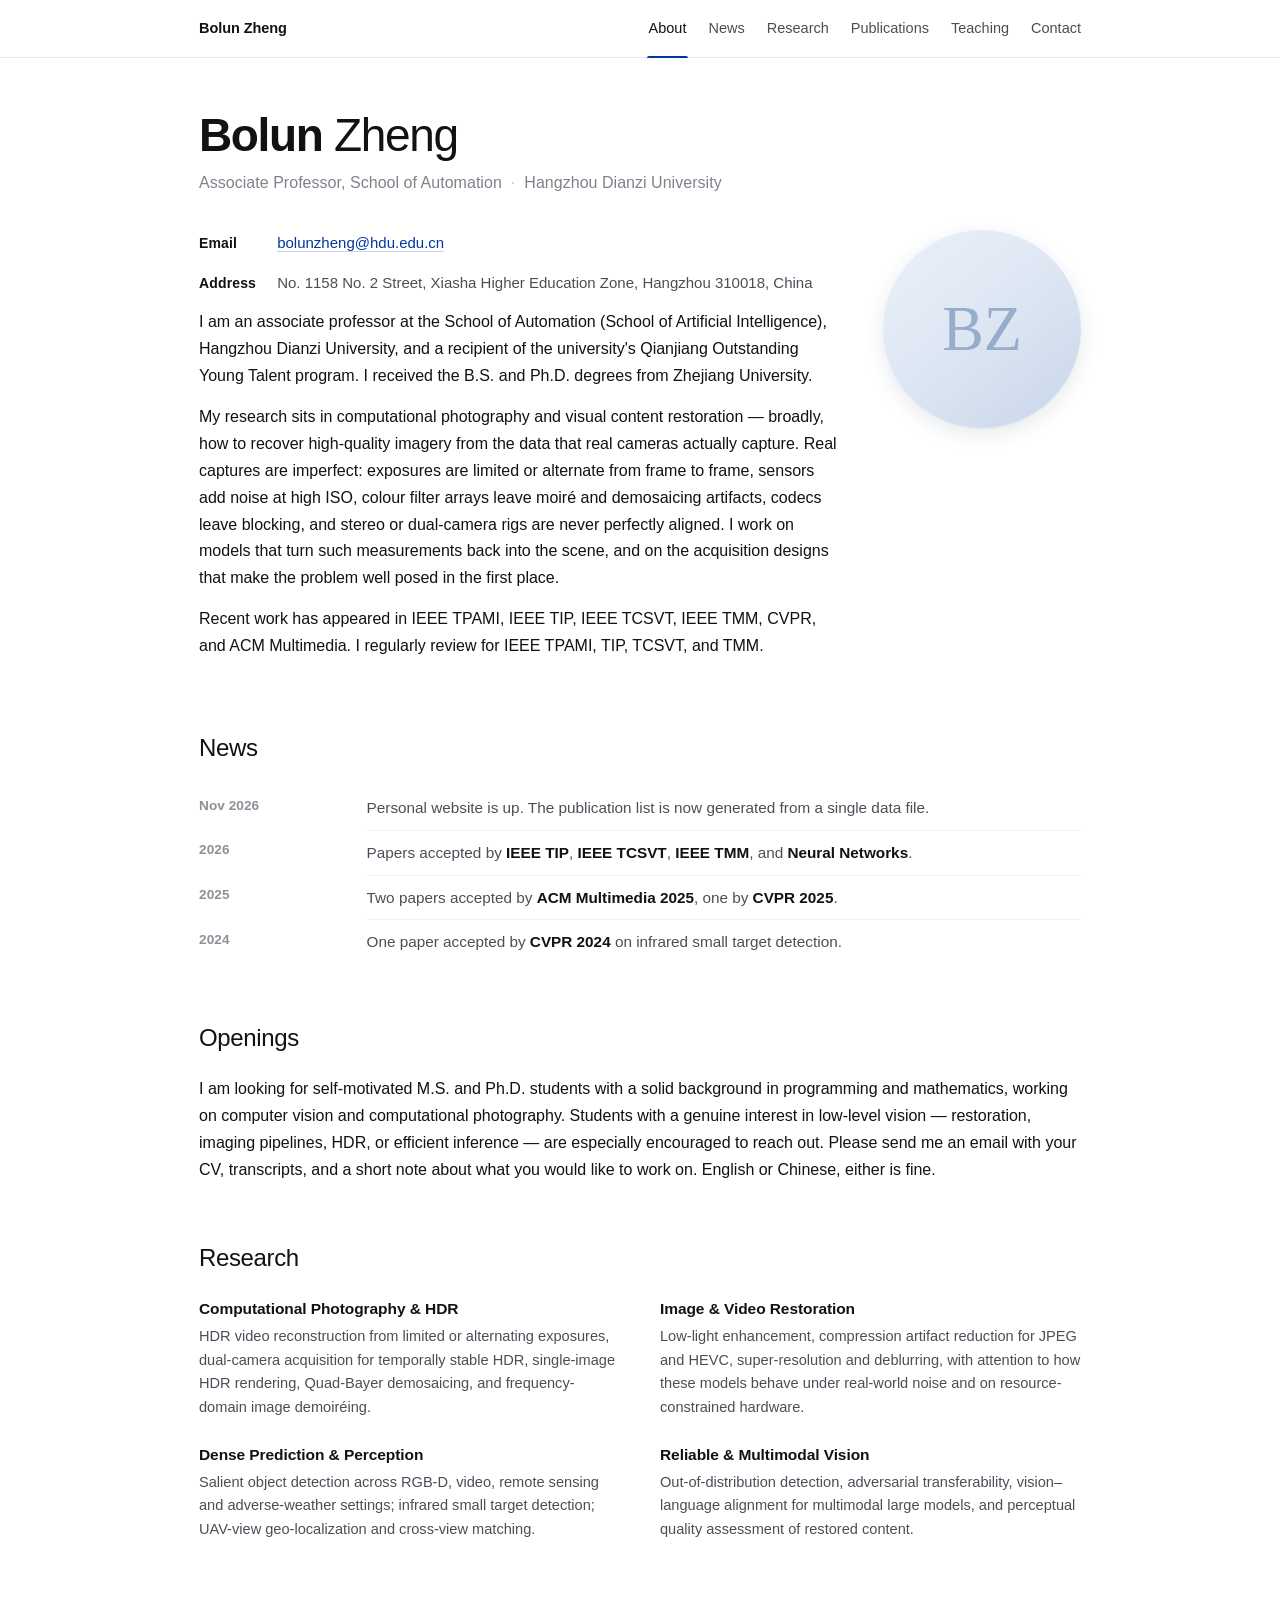
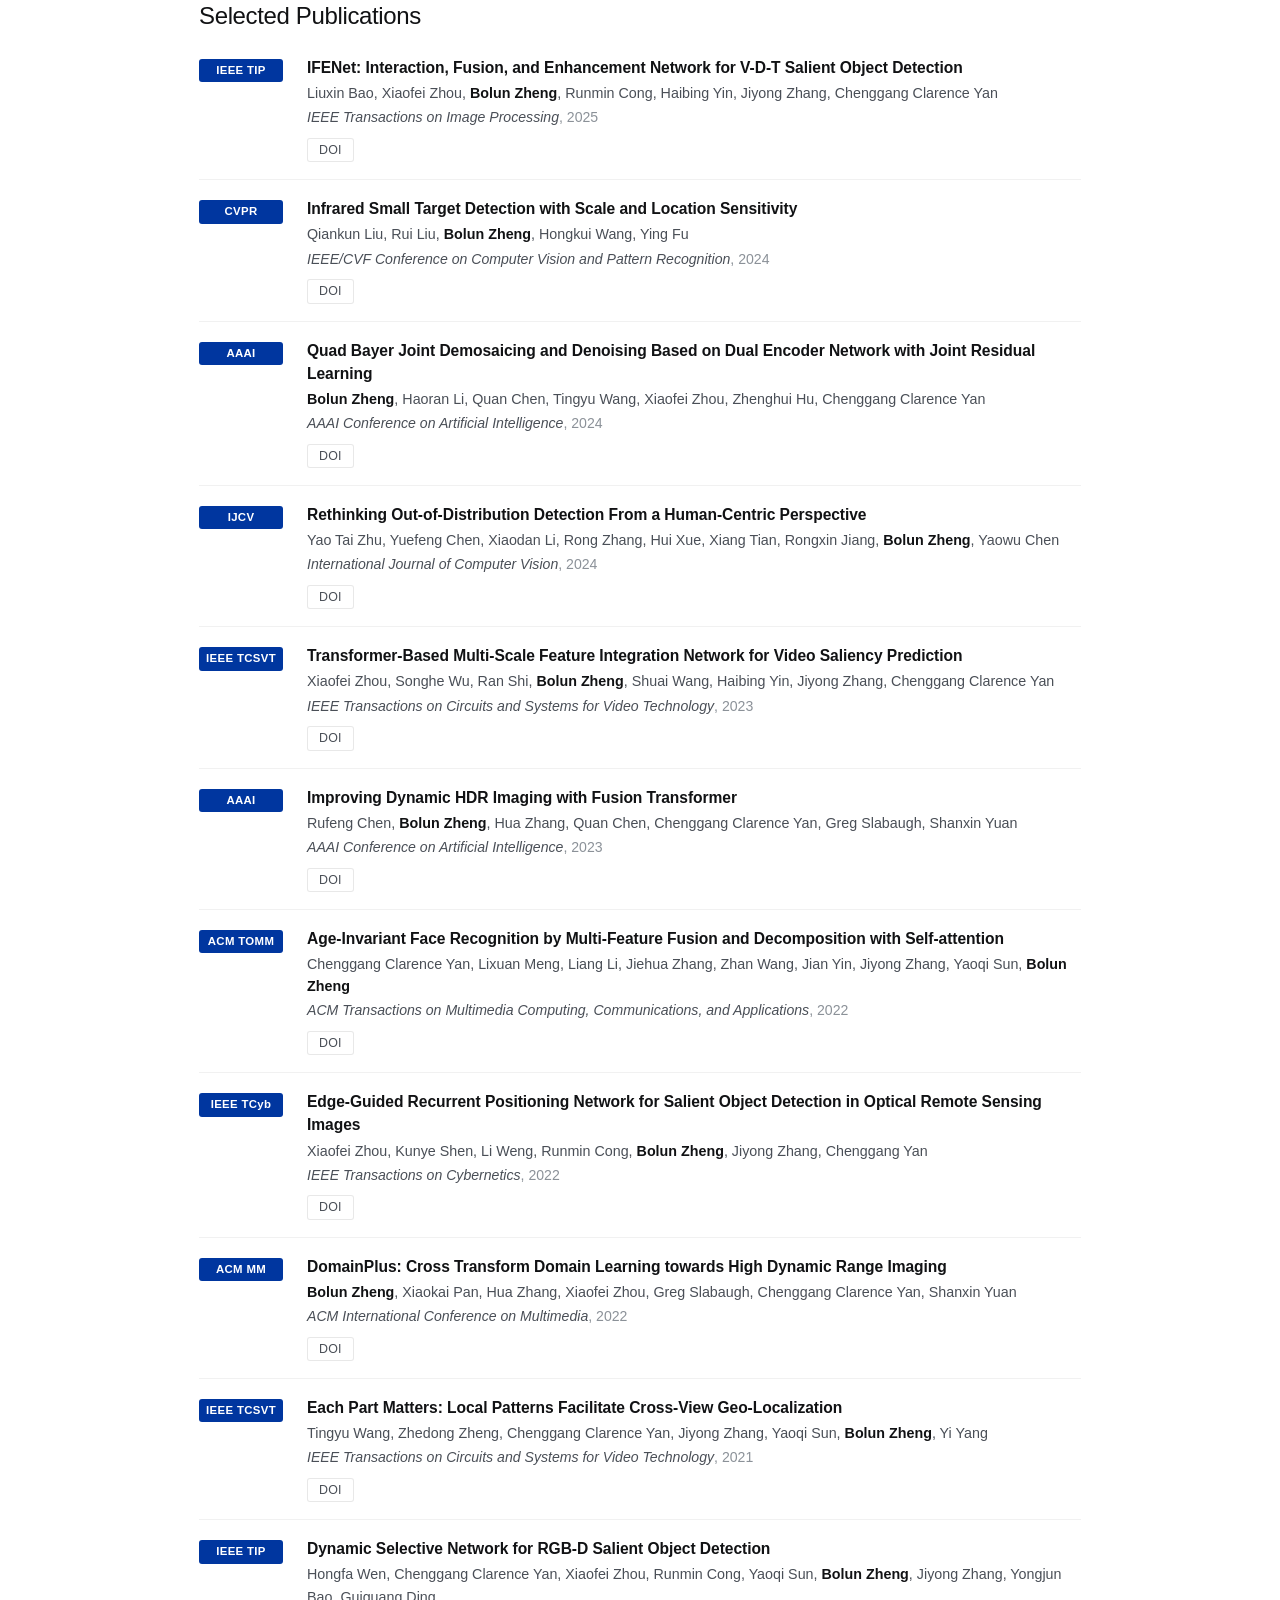
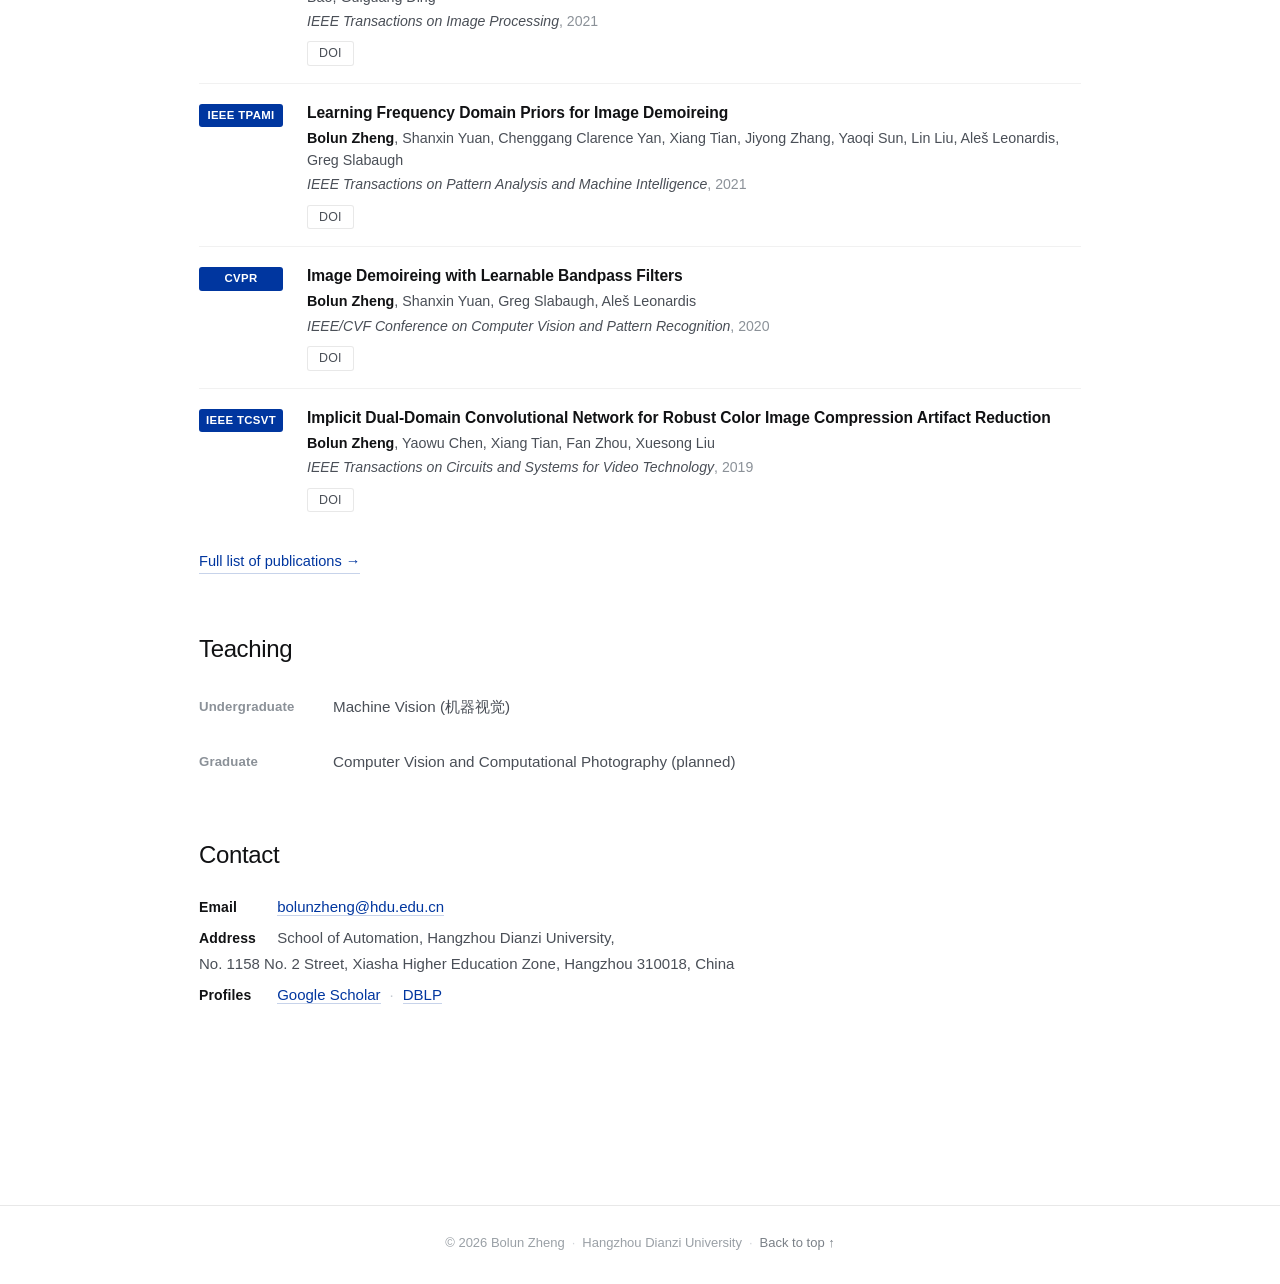
==== index.html @ de103a50 "Academic homepage: al-folio style layout, publication list driven by papers.json" ====
<!DOCTYPE html>
<html lang="en">
<head>
<meta charset="utf-8">
<meta name="viewport" content="width=device-width, initial-scale=1">
<title>Bolun Zheng — Hangzhou Dianzi University</title>
<meta name="description" content="Bolun Zheng is an associate professor at Hangzhou Dianzi University working on computational photography, HDR imaging, and image and video restoration.">
<meta name="author" content="Bolun Zheng">
<link rel="stylesheet" href="assets/css/style.css">
<link rel="icon" href="assets/img/avatar.svg">
</head>
<body>

<header class="site-nav">
  <div class="nav-inner">
    <a class="brand" href="index.html">Bolun Zheng</a>
    <ul class="nav-links">
      <li><a href="#about" class="is-active">About</a></li>
      <li><a href="#news">News</a></li>
      <li><a href="#research">Research</a></li>
      <li><a href="publications.html">Publications</a></li>
      <li><a href="#teaching">Teaching</a></li>
      <li><a href="#contact">Contact</a></li>
    </ul>
  </div>
</header>

<main class="wrap">

  <header class="page-head">
    <h1><strong>Bolun</strong> Zheng</h1>
    <p class="desc">
      Associate Professor, School of Automation<span class="sep">·</span>Hangzhou Dianzi University
    </p>
  </header>

  <!-- ======================= about ======================= -->
  <section id="about">
    <div class="about">
      <div class="about-body">
        <p class="meta-line"><b>Email</b> <a href="mailto:bolunzheng@hdu.edu.cn">bolunzheng@hdu.edu.cn</a></p>
        <p class="meta-line"><b>Address</b> No. 1158 No. 2 Street, Xiasha Higher Education Zone, Hangzhou 310018, China</p>

        <p>
          I am an associate professor at the School of Automation (School of Artificial Intelligence),
          Hangzhou Dianzi University, and a recipient of the university's Qianjiang Outstanding Young
          Talent program. I received the B.S. and Ph.D. degrees from Zhejiang University.
        </p>
        <p>
          My research sits in computational photography and visual content restoration — broadly, how to
          recover high-quality imagery from the data that real cameras actually capture. Real captures are
          imperfect: exposures are limited or alternate from frame to frame, sensors add noise at high ISO,
          colour filter arrays leave moiré and demosaicing artifacts, codecs leave blocking, and stereo or
          dual-camera rigs are never perfectly aligned. I work on models that turn such measurements back
          into the scene, and on the acquisition designs that make the problem well posed in the first place.
        </p>
        <p>
          Recent work has appeared in IEEE TPAMI, IEEE TIP, IEEE TCSVT, IEEE TMM, CVPR, and ACM Multimedia.
          I regularly review for IEEE TPAMI, TIP, TCSVT, and TMM.
        </p>
      </div>

      <figure class="portrait">
        <img src="assets/img/avatar.svg" alt="Bolun Zheng">
      </figure>
    </div>
  </section>

  <!-- ======================= news ======================= -->
  <section id="news">
    <h2>News</h2>
    <table class="news-table">
      <tr>
        <th scope="row">Nov 2026</th>
        <td>Personal website is up. The publication list is now generated from a single data file.</td>
      </tr>
      <tr>
        <th scope="row">2026</th>
        <td>Papers accepted by <strong>IEEE TIP</strong>, <strong>IEEE TCSVT</strong>, <strong>IEEE TMM</strong>, and <strong>Neural Networks</strong>.</td>
      </tr>
      <tr>
        <th scope="row">2025</th>
        <td>Two papers accepted by <strong>ACM Multimedia 2025</strong>, one by <strong>CVPR 2025</strong>.</td>
      </tr>
      <tr>
        <th scope="row">2024</th>
        <td>One paper accepted by <strong>CVPR 2024</strong> on infrared small target detection.</td>
      </tr>
    </table>
  </section>

  <!-- ======================= openings ======================= -->
  <section id="openings">
    <h2>Openings</h2>
    <p>
      I am looking for self-motivated M.S. and Ph.D. students with a solid background in programming and
      mathematics, working on computer vision and computational photography. Students with a genuine
      interest in low-level vision — restoration, imaging pipelines, HDR, or efficient inference — are
      especially encouraged to reach out. Please send me an email with your CV, transcripts, and a short
      note about what you would like to work on. English or Chinese, either is fine.
    </p>
  </section>

  <!-- ======================= research ======================= -->
  <section id="research">
    <h2>Research</h2>
    <div class="areas">
      <div class="area">
        <h3>Computational Photography &amp; HDR</h3>
        <p>
          HDR video reconstruction from limited or alternating exposures, dual-camera acquisition for
          temporally stable HDR, single-image HDR rendering, Quad-Bayer demosaicing, and frequency-domain
          image demoiréing.
        </p>
      </div>
      <div class="area">
        <h3>Image &amp; Video Restoration</h3>
        <p>
          Low-light enhancement, compression artifact reduction for JPEG and HEVC, super-resolution and
          deblurring, with attention to how these models behave under real-world noise and on
          resource-constrained hardware.
        </p>
      </div>
      <div class="area">
        <h3>Dense Prediction &amp; Perception</h3>
        <p>
          Salient object detection across RGB-D, video, remote sensing and adverse-weather settings;
          infrared small target detection; UAV-view geo-localization and cross-view matching.
        </p>
      </div>
      <div class="area">
        <h3>Reliable &amp; Multimodal Vision</h3>
        <p>
          Out-of-distribution detection, adversarial transferability, vision–language alignment for
          multimodal large models, and perceptual quality assessment of restored content.
        </p>
      </div>
    </div>
  </section>

  <!-- ======================= publications ======================= -->
  <section id="publications">
    <h2><a href="publications.html">Selected Publications</a></h2>
    <ol class="bib" id="selected-pubs">
      <li class="pub"><div></div><div class="pub-body"><div class="title faint">Loading publication list…</div></div></li>
    </ol>
    <a class="more" href="publications.html">Full list of publications →</a>
  </section>

  <!-- ======================= teaching ======================= -->
  <section id="teaching">
    <h2>Teaching</h2>
    <dl class="course">
      <dt>Undergraduate</dt>
      <dd>Machine Vision (机器视觉)</dd>
    </dl>
    <dl class="course">
      <dt>Graduate</dt>
      <dd>Computer Vision and Computational Photography (planned)</dd>
    </dl>
  </section>

  <!-- ======================= contact ======================= -->
  <section id="contact">
    <h2>Contact</h2>
    <p class="meta-line"><b>Email</b> <a href="mailto:bolunzheng@hdu.edu.cn">bolunzheng@hdu.edu.cn</a></p>
    <p class="meta-line"><b>Address</b> School of Automation, Hangzhou Dianzi University,<br>No. 1158 No. 2 Street, Xiasha Higher Education Zone, Hangzhou 310018, China</p>
    <p class="meta-line"><b>Profiles</b>
      <a href="https://scholar.google.com/citations?user=cZRVzVYAAAAJ" target="_blank" rel="noopener">Google Scholar</a><span class="sep" style="margin:0 9px;color:#c3c9d1">·</span><a href="https://dblp.org/pid/225/9602.html" target="_blank" rel="noopener">DBLP</a>
    </p>
  </section>

</main>

<footer class="site-foot">
  © 2026 Bolun Zheng<span class="dot">·</span>Hangzhou Dianzi University<span class="dot">·</span><a href="#about">Back to top ↑</a>
</footer>

<script src="assets/js/papers.js"></script>
</body>
</html>
---- assets/css/style.css ----
/* ============================================================
   Bolun Zheng — academic homepage
   Layout language: al-folio (top nav, 930px measure, badge list)
   Typography: system stack, no external requests.
   ============================================================ */

:root {
  --ink:        #111214;
  --ink-2:      #4a4f57;
  --ink-3:      #8b9198;
  --line:       rgba(0, 0, 0, .09);
  --line-2:     rgba(0, 0, 0, .055);
  --bg:         #ffffff;
  --bg-soft:    #f7f8fa;
  --brand:      #00369f;
  --brand-dk:   #00246b;
  --brand-tint: #eef2fb;
  --warm:       #a2560f;
  --warm-tint:  #fdf6ec;
  --nav-h:      58px;
  --measure:    930px;
  --sans: "Inter", -apple-system, BlinkMacSystemFont, "Segoe UI", Roboto,
          "Helvetica Neue", Arial, "PingFang SC", "Hiragino Sans GB",
          "Noto Sans SC", "Microsoft YaHei", sans-serif;
}

* { box-sizing: border-box; }

html {
  scroll-behavior: smooth;
  -webkit-text-size-adjust: 100%;
  overflow-x: hidden;
}

body {
  margin: 0;
  padding-top: var(--nav-h);
  background: var(--bg);
  color: var(--ink);
  font-family: var(--sans);
  font-size: 16px;
  line-height: 1.68;
  font-weight: 400;
  -webkit-font-smoothing: antialiased;
  -moz-osx-font-smoothing: grayscale;
  font-feature-settings: "kern" 1;
  overflow-x: hidden;
}

::selection { background: #d7e2f7; }

a {
  color: var(--brand);
  text-decoration: none;
  border-bottom: 1px solid rgba(0, 54, 159, .22);
  transition: color .16s ease, border-color .16s ease, background-color .16s ease;
}
a:hover {
  color: var(--brand-dk);
  border-bottom-color: var(--brand-dk);
}

img { max-width: 100%; display: block; }

/* ------------------------------ top nav ------------------------------ */

.site-nav {
  position: fixed;
  top: 0; left: 0; right: 0;
  height: var(--nav-h);
  z-index: 100;
  background: rgba(255, 255, 255, .86);
  backdrop-filter: saturate(180%) blur(14px);
  -webkit-backdrop-filter: saturate(180%) blur(14px);
  border-bottom: 1px solid var(--line);
}

.nav-inner {
  max-width: var(--measure);
  margin: 0 auto;
  padding: 0 24px;
  height: 100%;
  display: flex;
  align-items: center;
  justify-content: space-between;
  gap: 20px;
}

.brand {
  font-size: 14.5px;
  font-weight: 600;
  letter-spacing: -.005em;
  color: var(--ink);
  border-bottom: none;
  white-space: nowrap;
  display: inline-flex;
  align-items: center;
  height: var(--nav-h);
}
.brand:hover { color: var(--brand); border-bottom: none; }

.nav-links {
  display: flex;
  align-items: center;
  gap: 22px;
  list-style: none;
  margin: 0;
  padding: 0;
}

.nav-links a {
  font-size: 14.5px;
  color: var(--ink-2);
  border-bottom: none;
  padding: 0;
  display: inline-flex;
  align-items: center;
  height: var(--nav-h);
  position: relative;
}
.nav-links a:hover { color: var(--brand); }
.nav-links a.is-active { color: var(--ink); font-weight: 500; }
.nav-links a.is-active::after {
  content: "";
  position: absolute;
  left: -2px; right: -2px; bottom: 0;
  height: 2px;
  background: var(--brand);
  border-radius: 2px 2px 0 0;
}

.nav-toggle { display: none; }

/* ------------------------------ page shell ------------------------------ */

.wrap {
  max-width: var(--measure);
  margin: 0 auto;
  padding: 52px 24px 96px;
}

.page-head { margin-bottom: 34px; }

.page-head h1 {
  font-size: clamp(34px, 5.2vw, 46px);
  font-weight: 300;
  letter-spacing: -.028em;
  line-height: 1.12;
  margin: 0 0 8px;
  color: var(--ink);
}
.page-head h1 strong {
  font-weight: 700;
  letter-spacing: -.03em;
}

.page-head .desc {
  font-size: 16px;
  color: #7c838b;
  margin: 0;
  font-weight: 400;
  letter-spacing: .002em;
}
.page-head .desc .sep {
  margin: 0 9px;
  color: #c3c9d1;
}

/* ------------------------------ headings ------------------------------ */

h2 {
  font-size: 24px;
  font-weight: 500;
  letter-spacing: -.015em;
  color: var(--ink);
  margin: 54px 0 18px;
  padding: 0;
  scroll-margin-top: 76px;
}
h2 a { color: inherit; border-bottom: none; }
h2 a:hover { color: var(--brand); border-bottom: none; }

h3 {
  font-size: 16.5px;
  font-weight: 600;
  margin: 0 0 4px;
  letter-spacing: -.005em;
}

p { margin: 0 0 15px; }
p:last-child { margin-bottom: 0; }

.soft { color: var(--ink-2); }
.faint { color: var(--ink-3); }

/* ------------------------------ about ------------------------------ */

.about {
  display: grid;
  grid-template-columns: minmax(0, 1fr) 198px;
  gap: 46px;
  align-items: start;
}

.about-body p { margin-bottom: 14px; }

.meta-line {
  font-size: 15px;
  color: var(--ink-2);
  margin-bottom: 6px;
}
.meta-line b {
  font-weight: 600;
  color: var(--ink);
  display: inline-block;
  min-width: 74px;
  font-size: 14px;
  letter-spacing: .01em;
}
.meta-line:last-of-type { margin-bottom: 18px; }

.portrait { margin: 0; }
.portrait img {
  width: 100%;
  aspect-ratio: 1 / 1;
  object-fit: cover;
  border-radius: 50%;
  box-shadow: 0 1px 1px rgba(0, 0, 0, .04), 0 6px 20px rgba(23, 43, 77, .10);
}

/* ------------------------------ news table ------------------------------ */

.news-table {
  width: 100%;
  border-collapse: collapse;
  font-size: 15.3px;
}
.news-table th {
  width: 19%;
  text-align: left;
  vertical-align: top;
  font-weight: 600;
  font-size: 13.6px;
  color: var(--ink-3);
  letter-spacing: .005em;
  padding: 9px 16px 9px 0;
  white-space: nowrap;
  font-variant-numeric: tabular-nums;
}
.news-table td {
  padding: 9px 0;
  vertical-align: top;
  color: var(--ink-2);
}
.news-table tbody tr:not(:last-child) td,
.news-table tr:not(:last-child) td {
  border-bottom: 1px solid var(--line-2);
}
.news-table td strong { color: var(--ink); font-weight: 600; }

/* ------------------------------ research ------------------------------ */

.areas {
  display: grid;
  grid-template-columns: 1fr 1fr;
  gap: 22px 40px;
}
.area h3 {
  font-size: 15.5px;
  margin-bottom: 3px;
}
.area p {
  font-size: 14.6px;
  line-height: 1.62;
  color: var(--ink-2);
  margin: 0;
}

/* ------------------------------ publications ------------------------------ */

ol.bib {
  list-style: none;
  margin: 0;
  padding: 0;
  counter-reset: bib;
}

li.pub {
  display: grid;
  grid-template-columns: 84px minmax(0, 1fr);
  gap: 0 24px;
  padding: 17px 0;
  border-bottom: 1px solid var(--line-2);
}
li.pub:first-child { padding-top: 2px; }
li.pub:last-child { border-bottom: none; }

.venue-badge {
  display: block;
  width: 100%;
  text-align: center;
  font-size: 11.4px;
  font-weight: 600;
  letter-spacing: .03em;
  line-height: 1.35;
  padding: 4px 2px;
  border-radius: 3px;
  background: var(--brand);
  color: #fff;
  border-bottom: none;
  margin-top: 3px;
}
a.venue-badge:hover { background: var(--brand-dk); color: #fff; border-bottom: none; }
.venue-badge.tier2 {
  background: var(--bg-soft);
  color: var(--ink-2);
  border: 1px solid var(--line);
}
a.venue-badge.tier2:hover { background: #eceff4; color: var(--ink); }
.venue-badge.pre {
  background: var(--warm-tint);
  color: var(--warm);
  border: 1px solid #f0e0c8;
}
a.venue-badge.pre:hover { background: #fbeed9; color: var(--warm); }

.pub .title {
  font-size: 15.6px;
  font-weight: 600;
  line-height: 1.48;
  letter-spacing: -.004em;
  color: var(--ink);
  margin-bottom: 3px;
}
.pub .title a {
  color: inherit;
  border-bottom: none;
}
.pub .title a:hover { color: var(--brand); border-bottom: none; }

.pub .authors {
  font-size: 14.3px;
  color: var(--ink-2);
  line-height: 1.55;
  margin-bottom: 2px;
}
.pub .authors b {
  font-weight: 600;
  color: var(--ink);
}

.pub .periodical {
  font-size: 14.1px;
  color: var(--ink-3);
}
.pub .periodical em {
  font-style: italic;
  color: var(--ink-2);
}

.pub .actions {
  display: flex;
  flex-wrap: wrap;
  gap: 7px;
  margin-top: 8px;
}

.btn {
  display: inline-block;
  font-size: 12.4px;
  font-weight: 500;
  letter-spacing: .015em;
  line-height: 1;
  padding: 5px 11px;
  border: 1px solid var(--line);
  border-radius: 3px;
  background: #fff;
  color: var(--ink-2);
  border-bottom: 1px solid var(--line);
  transition: all .15s ease;
}
.btn:hover {
  color: var(--brand);
  border-color: rgba(0, 54, 159, .38);
  background: var(--brand-tint);
}

.more {
  display: inline-block;
  margin-top: 20px;
  font-size: 14.6px;
  font-weight: 500;
}

/* ------------------------------ filter bar ------------------------------ */

.filters {
  display: flex;
  flex-wrap: wrap;
  gap: 8px;
  margin: 24px 0 6px;
}
.filters button {
  font-family: inherit;
  font-size: 13.2px;
  font-weight: 500;
  padding: 6px 14px;
  border-radius: 3px;
  border: 1px solid var(--line);
  background: #fff;
  color: var(--ink-2);
  cursor: pointer;
  transition: all .15s ease;
}
.filters button:hover { color: var(--brand); border-color: rgba(0, 54, 159, .35); }
.filters button.on {
  background: var(--brand);
  border-color: var(--brand);
  color: #fff;
}

.list-meta {
  font-size: 13.2px;
  color: var(--ink-3);
  margin: 14px 0 22px;
  font-variant-numeric: tabular-nums;
}

.year-head {
  font-size: 14px;
  font-weight: 600;
  letter-spacing: .09em;
  color: #6d747c;
  margin: 38px 0 6px;
  padding-bottom: 8px;
  border-bottom: 1px solid var(--line);
  font-variant-numeric: tabular-nums;
}
.year-head:first-of-type { margin-top: 14px; }

/* ------------------------------ simple blocks ------------------------------ */

.course {
  display: grid;
  grid-template-columns: 118px 1fr;
  gap: 16px;
  padding: 7px 0;
  font-size: 15.2px;
}
.course dt {
  font-size: 13.2px;
  color: var(--ink-3);
  font-weight: 600;
  letter-spacing: .01em;
  padding-top: 2px;
}
.course dd { margin: 0; color: var(--ink-2); }

/* ------------------------------ footer ------------------------------ */

.site-foot {
  margin-top: 84px;
  padding: 26px 24px 30px;
  text-align: center;
  font-size: 13px;
  color: #9aa0a6;
  border-top: 1px solid var(--line);
}
.site-foot a { color: #7b8188; border-bottom: none; }
.site-foot a:hover { color: var(--brand); border-bottom: none; }
.site-foot .dot { margin: 0 7px; color: #d2d5d9; }

/* ------------------------------ responsive ------------------------------ */

@media (max-width: 860px) {
  .wrap { padding: 36px 20px 72px; }
  .nav-inner { padding: 0 20px; }

  .about { grid-template-columns: 1fr; gap: 26px; }
  .portrait { order: -1; width: 132px; }

  .areas { grid-template-columns: 1fr; gap: 18px; }

  li.pub { grid-template-columns: 72px minmax(0, 1fr); gap: 0 16px; }
  .venue-badge { font-size: 10.6px; }

  .nav-links { gap: 16px; }
  .nav-links a { font-size: 14px; }
  .brand { display: none; }
}

@media (max-width: 640px) {
  :root { --nav-h: 50px; }
  body { font-size: 15.4px; }

  .nav-inner { justify-content: center; padding: 0 14px; }
  .nav-links { gap: 10px; }
  .nav-links a { font-size: 12.5px; letter-spacing: -.01em; }

  .page-head h1 { font-size: 30px; }
  .page-head .desc { font-size: 14.2px; line-height: 1.5; }
  .page-head .desc .sep { margin: 0 5px; }

  h2 { font-size: 21px; margin-top: 42px; }

  .meta-line { font-size: 14.4px; }
  .meta-line b {
    display: block;
    min-width: 0;
    margin-bottom: 1px;
    font-size: 12.6px;
    letter-spacing: .04em;
    color: var(--ink-3);
  }

  .news-table th {
    display: block;
    width: auto;
    padding: 12px 0 0;
    border-bottom: none;
  }
  .news-table td { display: block; padding: 1px 0 10px; }

  li.pub { grid-template-columns: 1fr; gap: 7px; padding: 15px 0; }
  .venue-badge { width: auto; display: inline-block; padding: 3px 9px; margin: 0; font-size: 10.8px; }

  .course { grid-template-columns: 1fr; gap: 1px; }
  .portrait { width: 112px; }
}

@media print {
  .site-nav, .filters, .more, .site-foot { display: none; }
  body { padding-top: 0; }
  a { border-bottom: none; color: #000; }
  .wrap { max-width: 100%; padding: 0; }
}

@media (prefers-reduced-motion: reduce) {
  html { scroll-behavior: auto; }
  * { transition: none !important; }
}
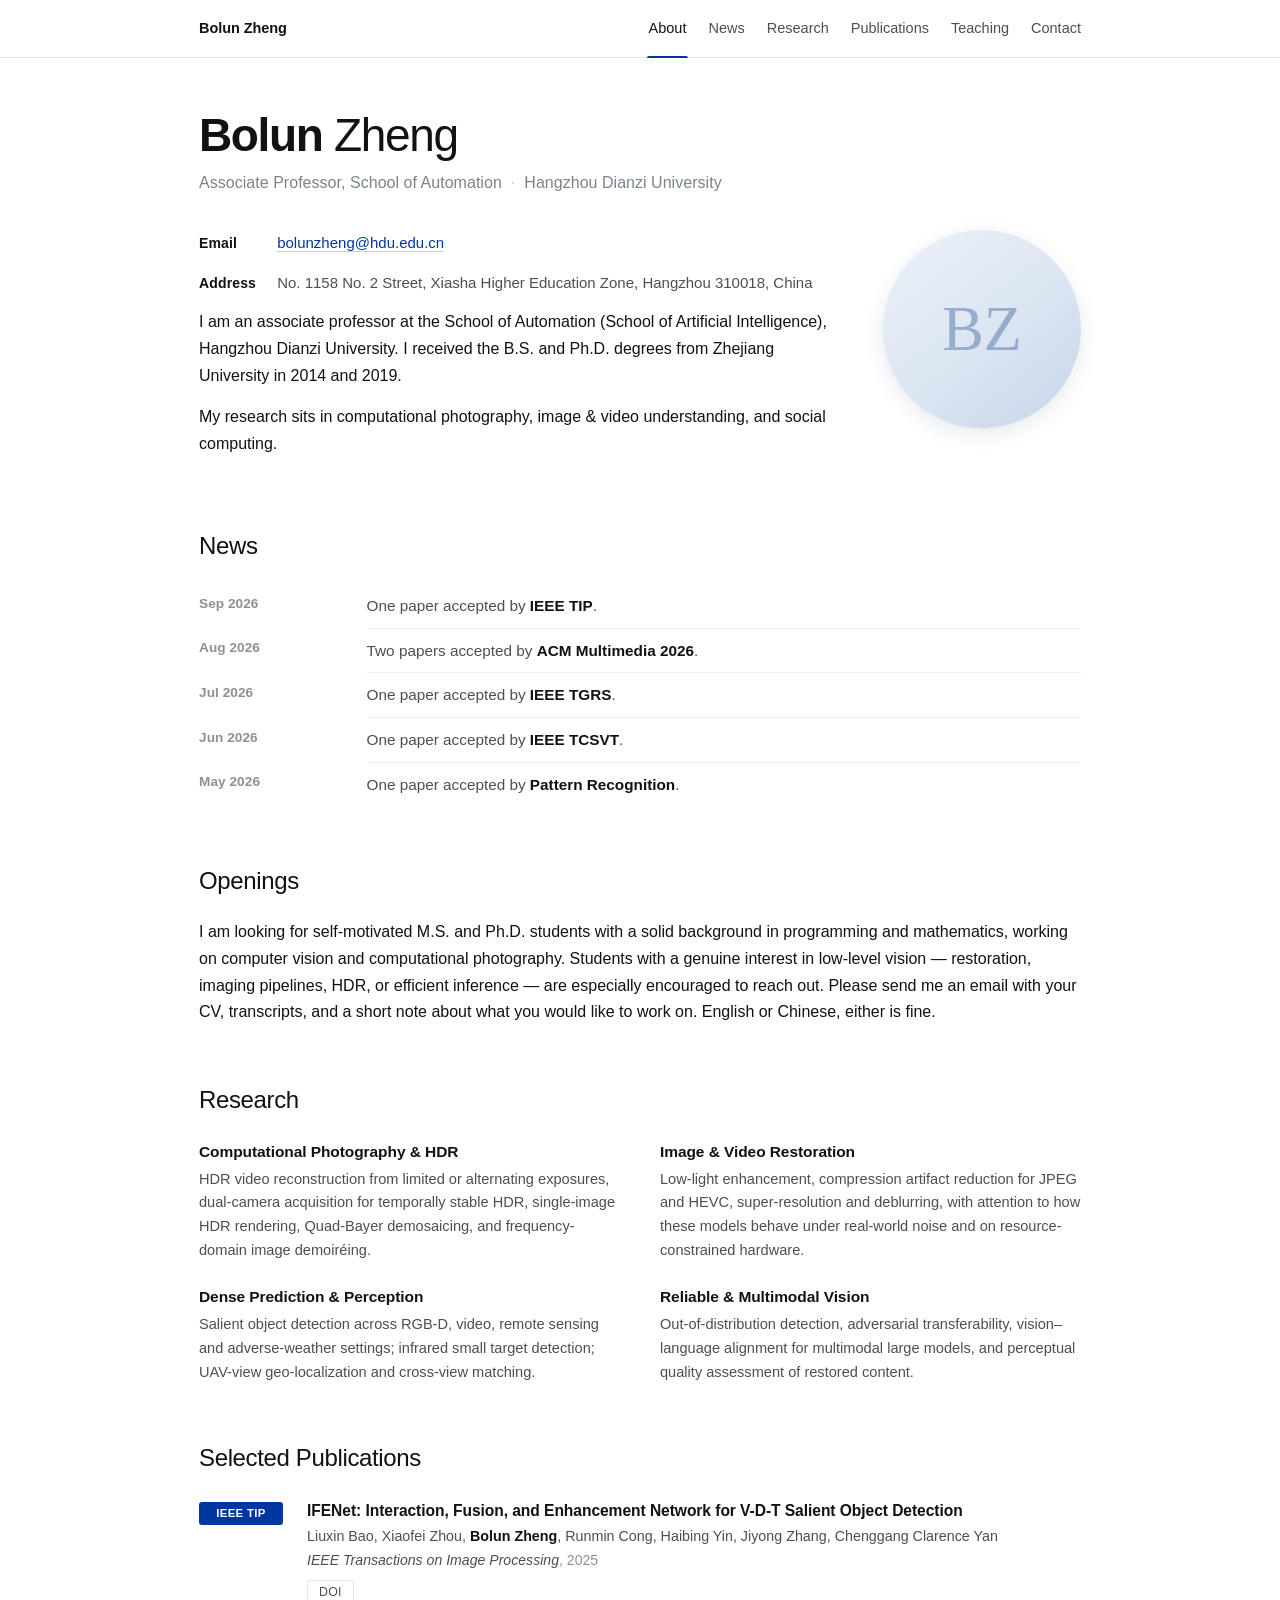
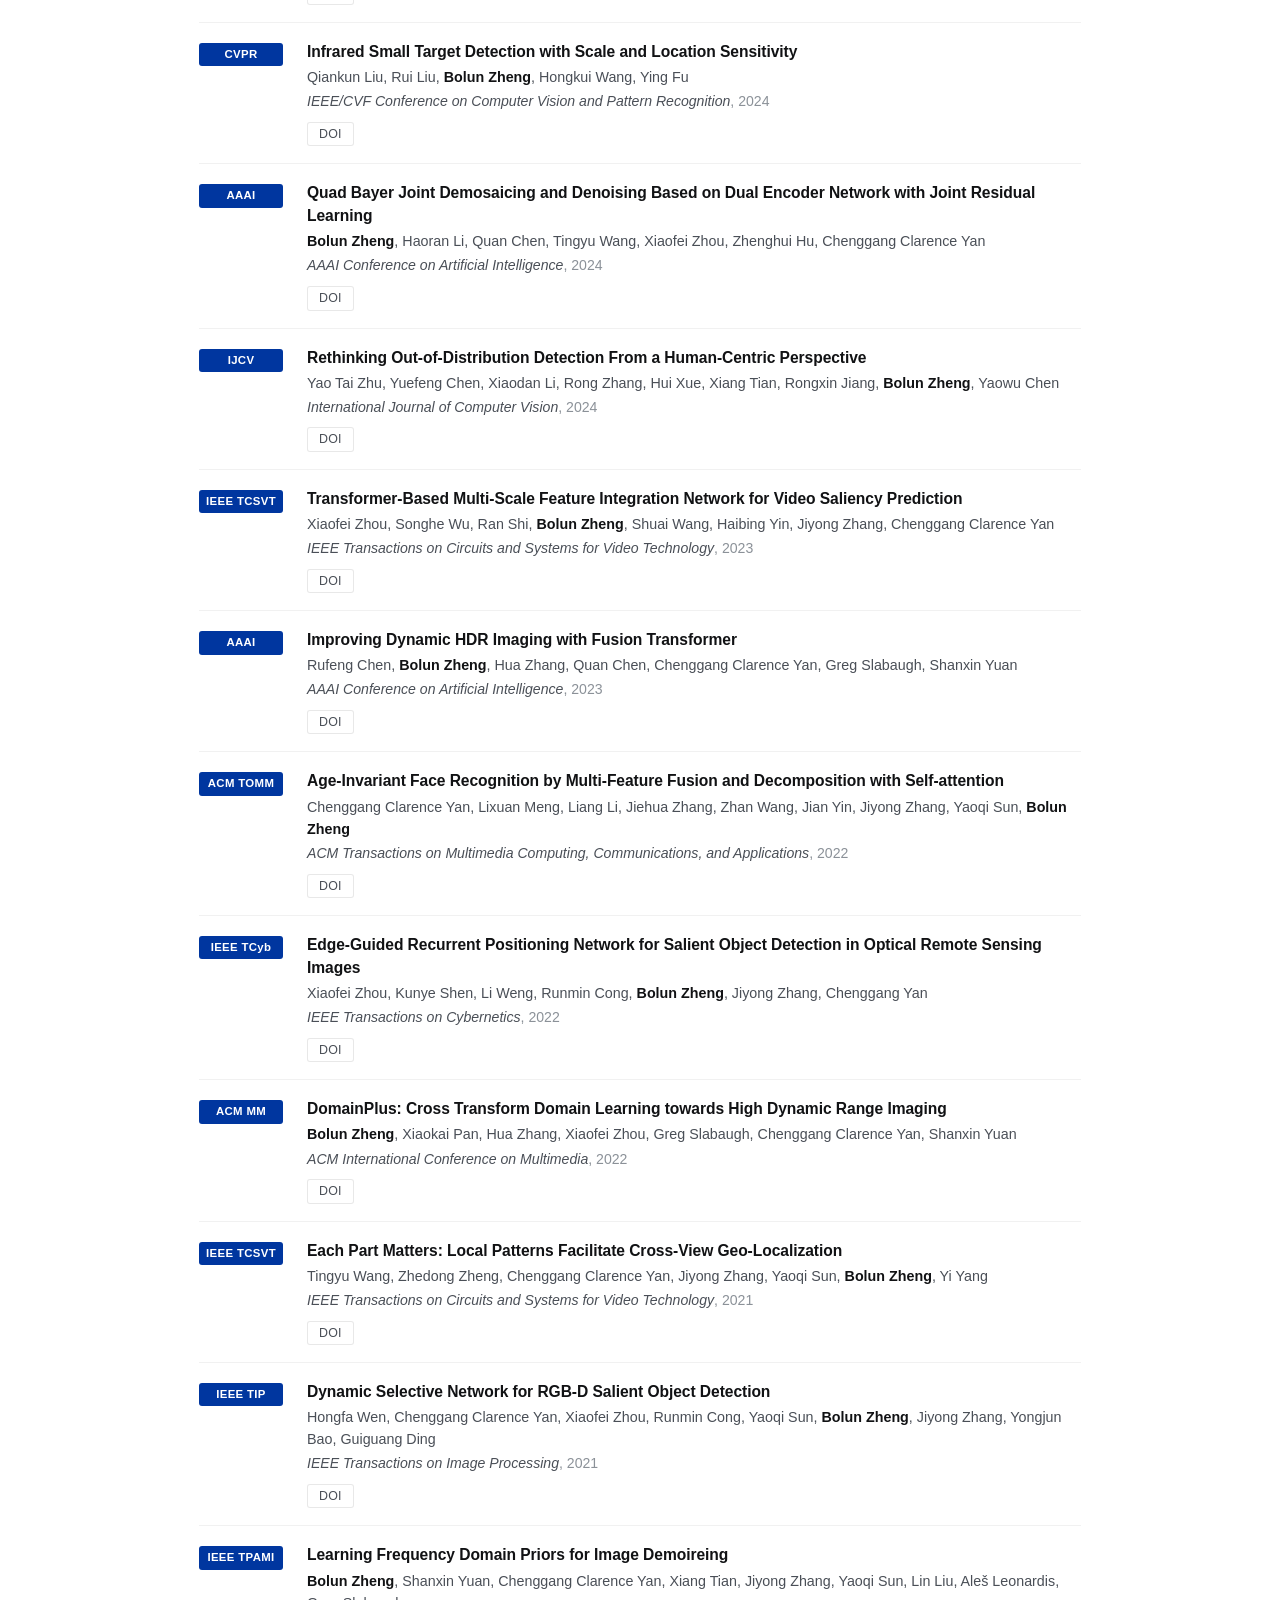
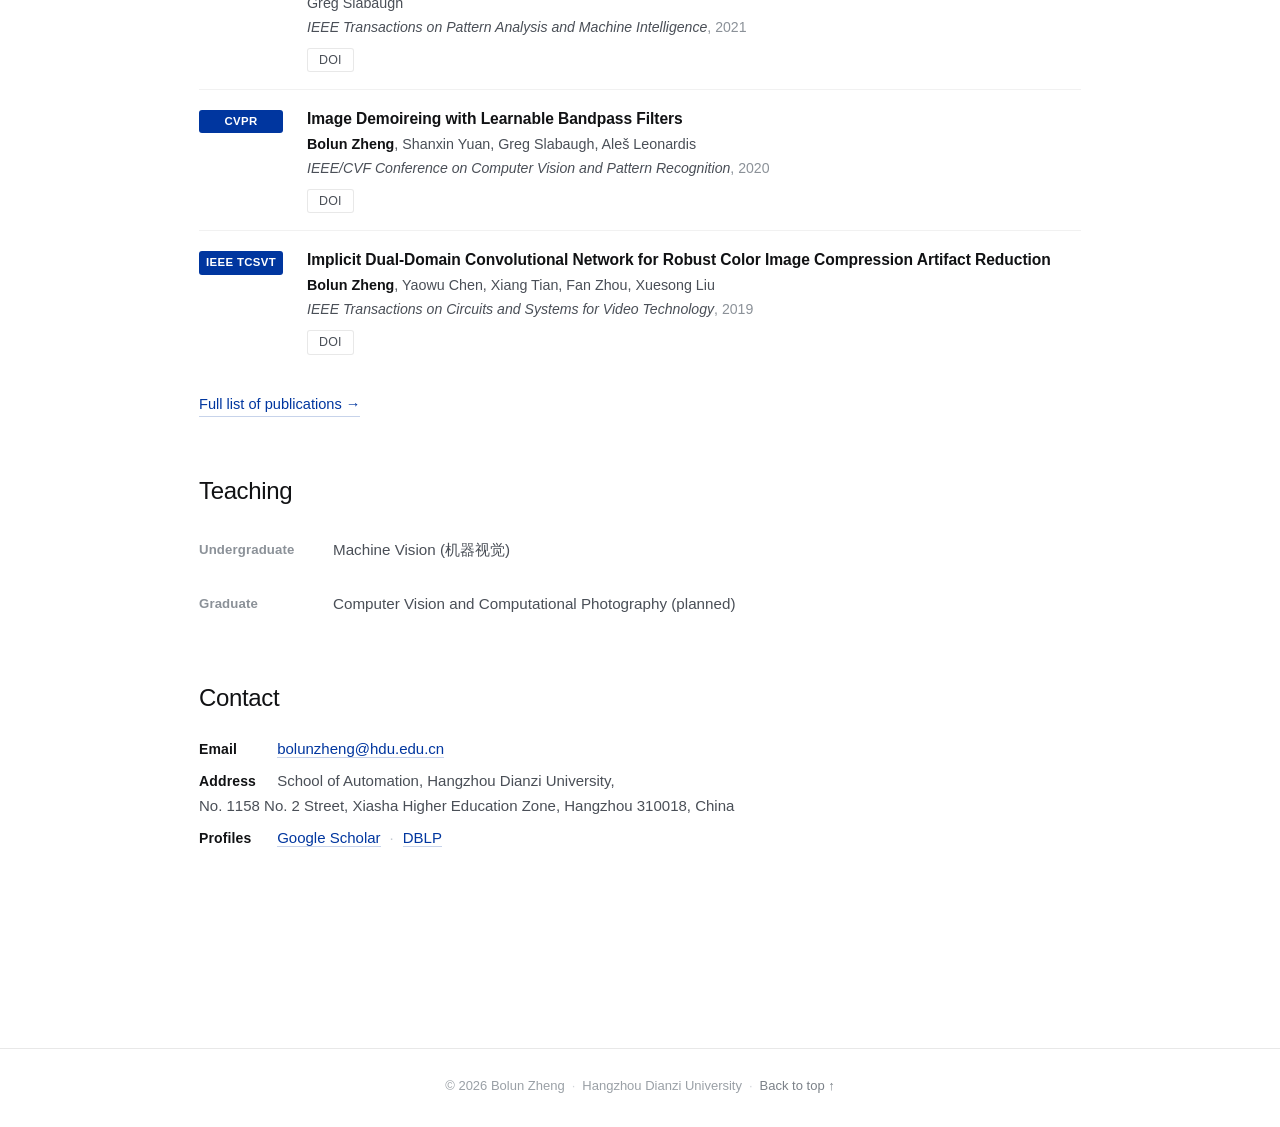
==== commit ea658694: "Update bio and news per author" ====
--- a/index.html
+++ b/index.html
@@ -4,7 +4,7 @@
 <meta charset="utf-8">
 <meta name="viewport" content="width=device-width, initial-scale=1">
 <title>Bolun Zheng — Hangzhou Dianzi University</title>
-<meta name="description" content="Bolun Zheng is an associate professor at Hangzhou Dianzi University working on computational photography, HDR imaging, and image and video restoration.">
+<meta name="description" content="Bolun Zheng is an associate professor at Hangzhou Dianzi University working on computational photography, image and video understanding, and social computing.">
 <meta name="author" content="Bolun Zheng">
 <link rel="stylesheet" href="assets/css/style.css">
 <link rel="icon" href="assets/img/avatar.svg">
@@ -43,20 +43,12 @@
 
         <p>
           I am an associate professor at the School of Automation (School of Artificial Intelligence),
-          Hangzhou Dianzi University, and a recipient of the university's Qianjiang Outstanding Young
-          Talent program. I received the B.S. and Ph.D. degrees from Zhejiang University.
+          Hangzhou Dianzi University. I received the B.S. and Ph.D. degrees from Zhejiang University
+          in 2014 and 2019.
         </p>
         <p>
-          My research sits in computational photography and visual content restoration — broadly, how to
-          recover high-quality imagery from the data that real cameras actually capture. Real captures are
-          imperfect: exposures are limited or alternate from frame to frame, sensors add noise at high ISO,
-          colour filter arrays leave moiré and demosaicing artifacts, codecs leave blocking, and stereo or
-          dual-camera rigs are never perfectly aligned. I work on models that turn such measurements back
-          into the scene, and on the acquisition designs that make the problem well posed in the first place.
-        </p>
-        <p>
-          Recent work has appeared in IEEE TPAMI, IEEE TIP, IEEE TCSVT, IEEE TMM, CVPR, and ACM Multimedia.
-          I regularly review for IEEE TPAMI, TIP, TCSVT, and TMM.
+          My research sits in computational photography, image &amp; video understanding, and social
+          computing.
         </p>
       </div>
 
@@ -71,20 +63,24 @@
     <h2>News</h2>
     <table class="news-table">
       <tr>
-        <th scope="row">Nov 2026</th>
-        <td>Personal website is up. The publication list is now generated from a single data file.</td>
+        <th scope="row">Sep 2026</th>
+        <td>One paper accepted by <strong>IEEE TIP</strong>.</td>
       </tr>
       <tr>
-        <th scope="row">2026</th>
-        <td>Papers accepted by <strong>IEEE TIP</strong>, <strong>IEEE TCSVT</strong>, <strong>IEEE TMM</strong>, and <strong>Neural Networks</strong>.</td>
+        <th scope="row">Aug 2026</th>
+        <td>Two papers accepted by <strong>ACM Multimedia 2026</strong>.</td>
       </tr>
       <tr>
-        <th scope="row">2025</th>
-        <td>Two papers accepted by <strong>ACM Multimedia 2025</strong>, one by <strong>CVPR 2025</strong>.</td>
+        <th scope="row">Jul 2026</th>
+        <td>One paper accepted by <strong>IEEE TGRS</strong>.</td>
       </tr>
       <tr>
-        <th scope="row">2024</th>
-        <td>One paper accepted by <strong>CVPR 2024</strong> on infrared small target detection.</td>
+        <th scope="row">Jun 2026</th>
+        <td>One paper accepted by <strong>IEEE TCSVT</strong>.</td>
+      </tr>
+      <tr>
+        <th scope="row">May 2026</th>
+        <td>One paper accepted by <strong>Pattern Recognition</strong>.</td>
       </tr>
     </table>
   </section>
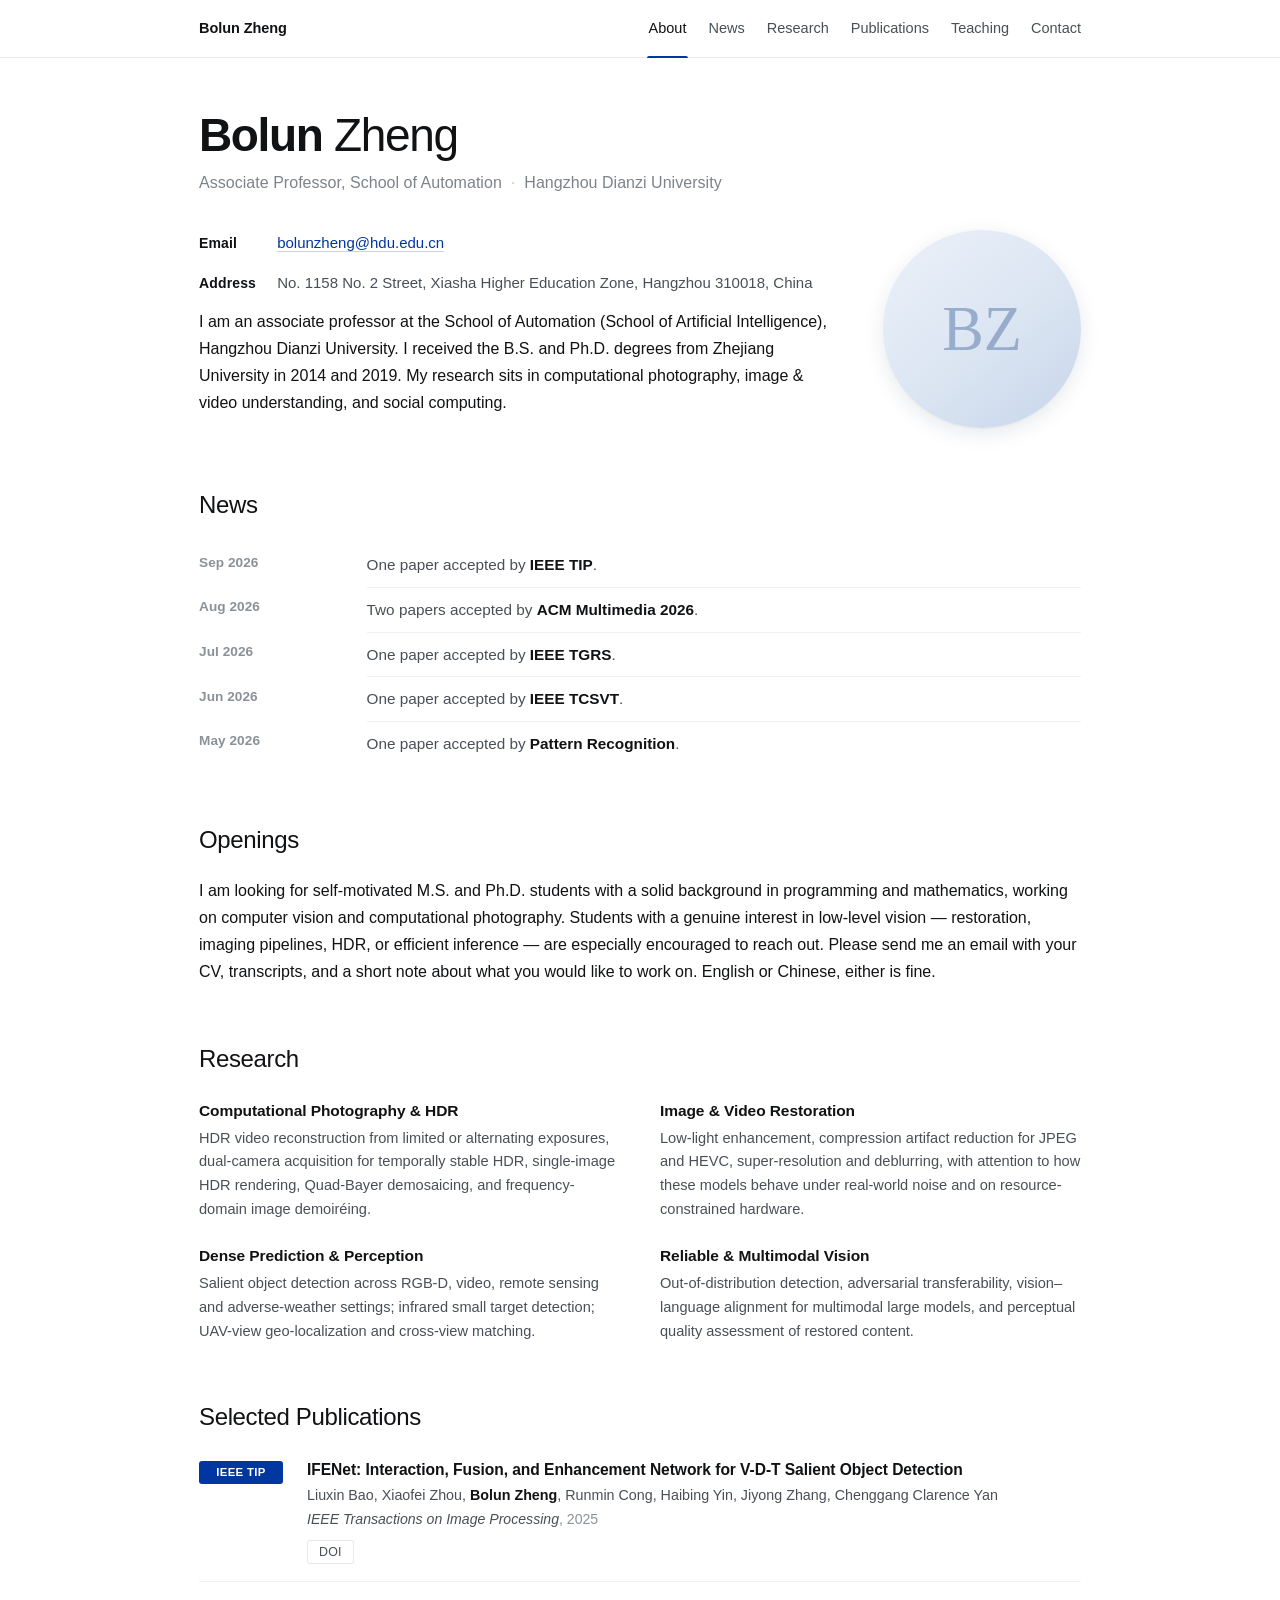
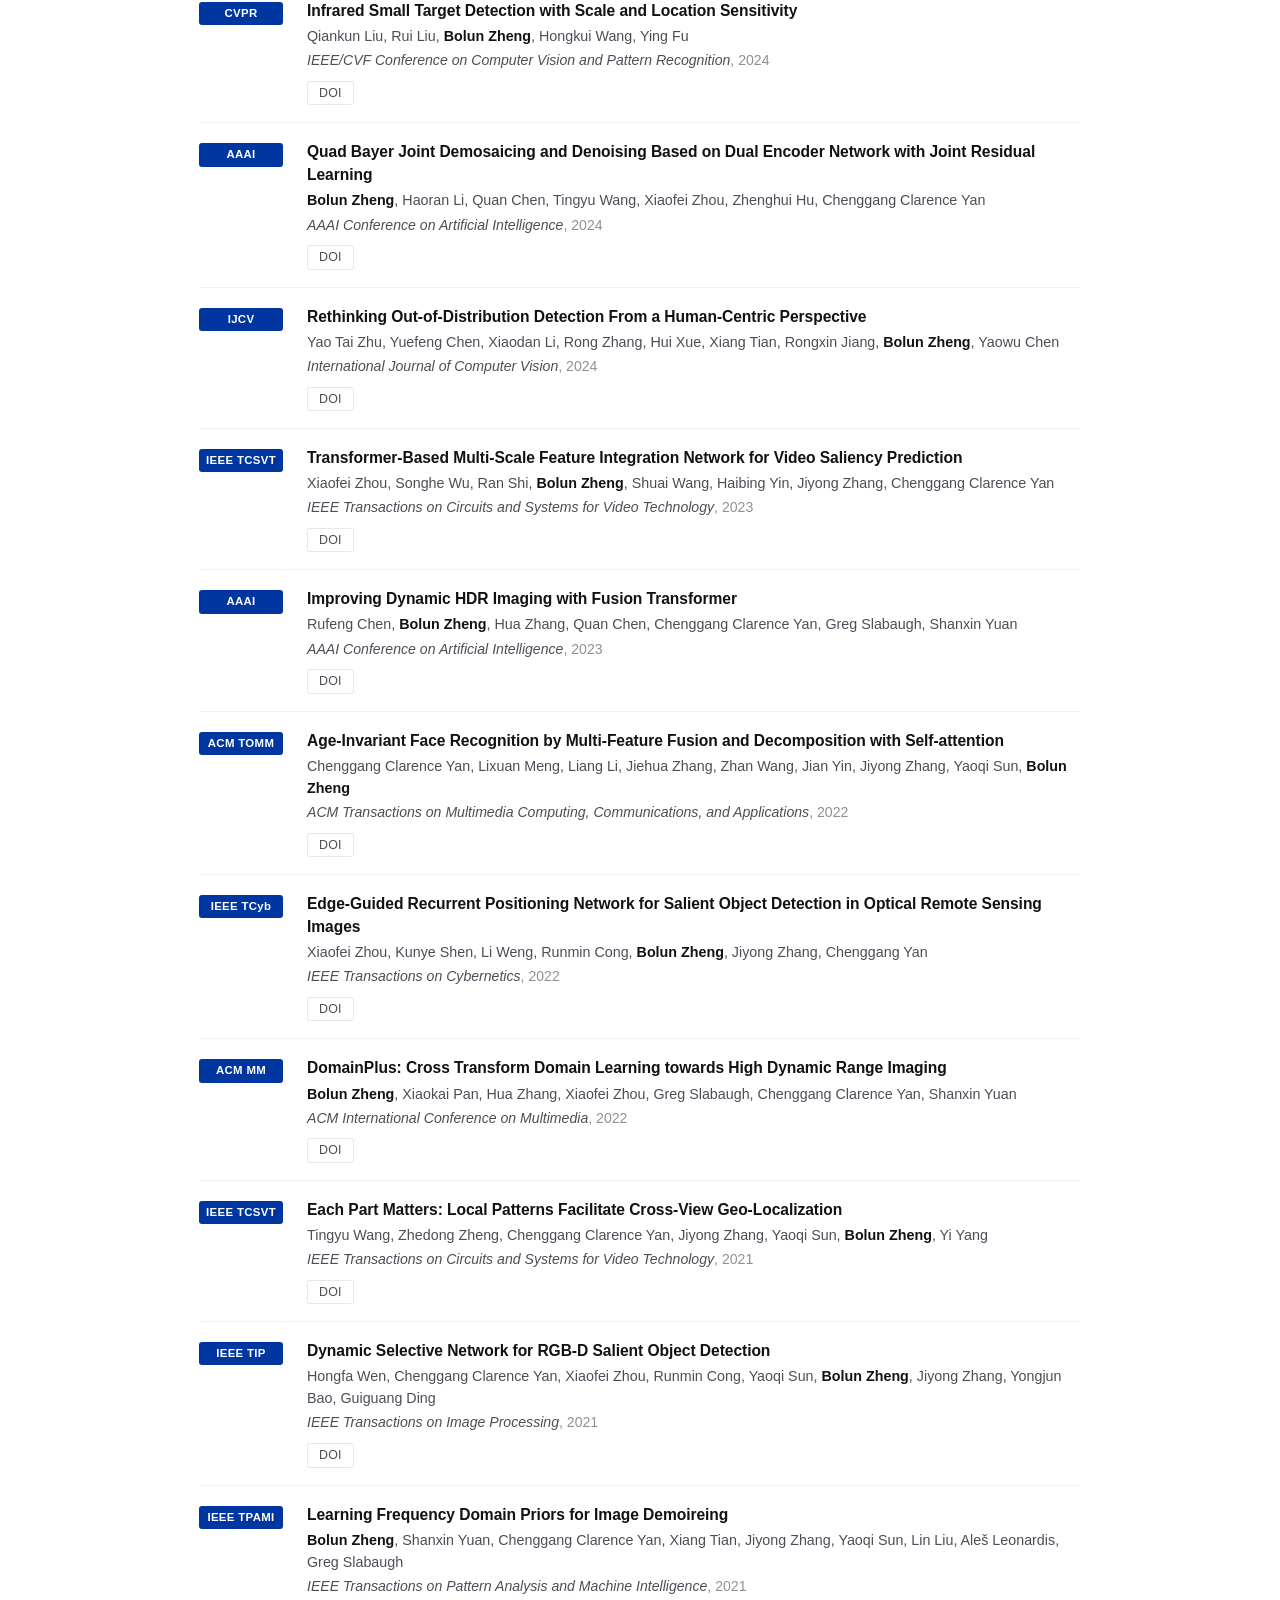
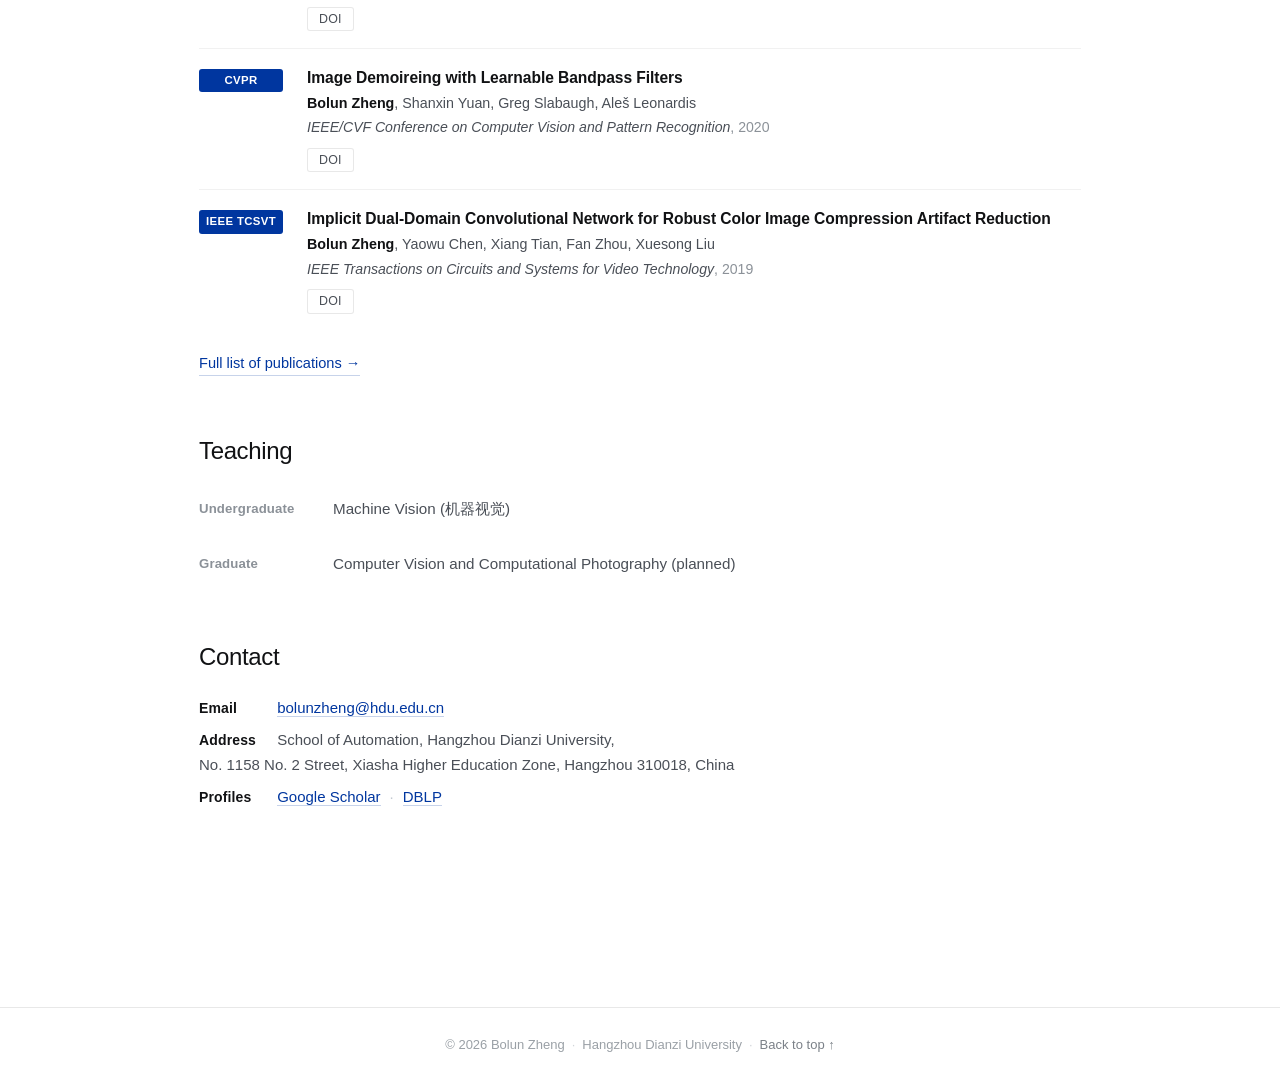
==== commit c9178cbf: "Merge research statement into the same paragraph" ====
--- a/index.html
+++ b/index.html
@@ -44,11 +44,8 @@
         <p>
           I am an associate professor at the School of Automation (School of Artificial Intelligence),
           Hangzhou Dianzi University. I received the B.S. and Ph.D. degrees from Zhejiang University
-          in 2014 and 2019.
-        </p>
-        <p>
-          My research sits in computational photography, image &amp; video understanding, and social
-          computing.
+          in 2014 and 2019. My research sits in computational photography, image &amp; video
+          understanding, and social computing.
         </p>
       </div>
 
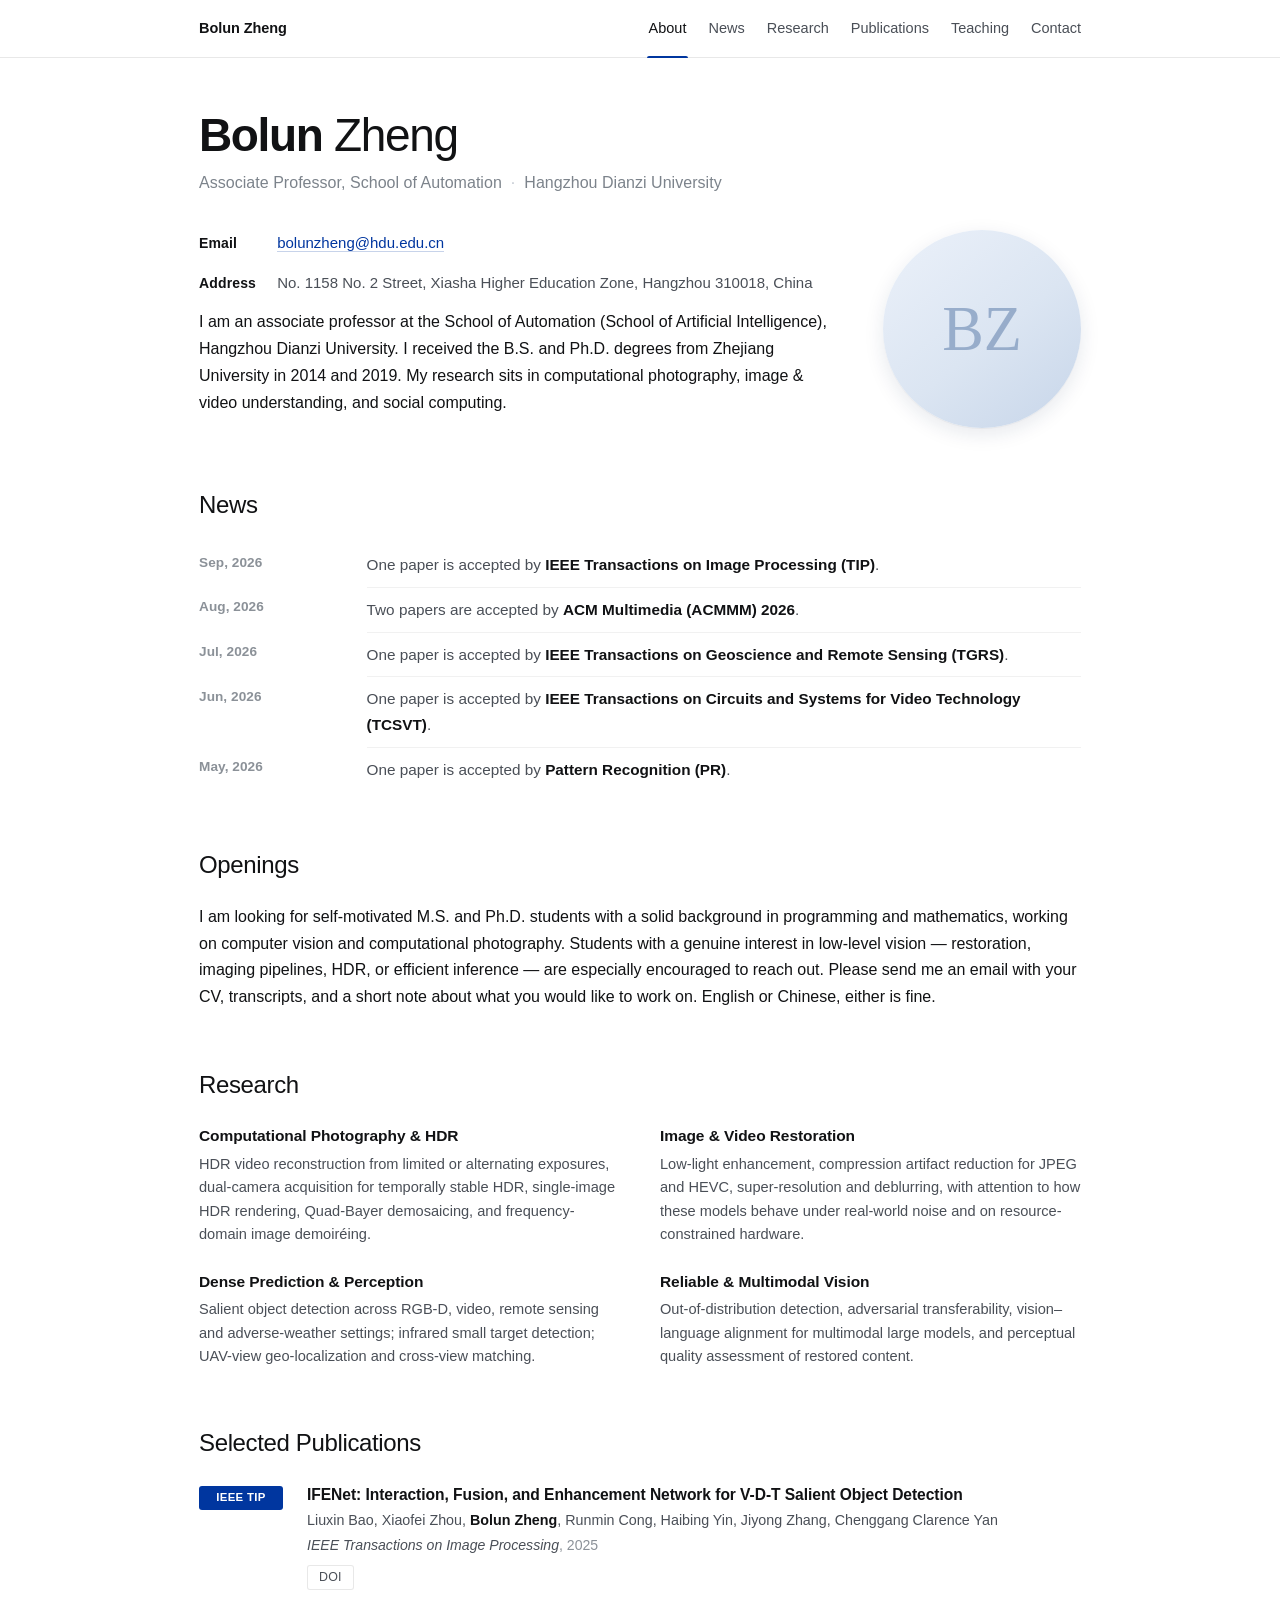
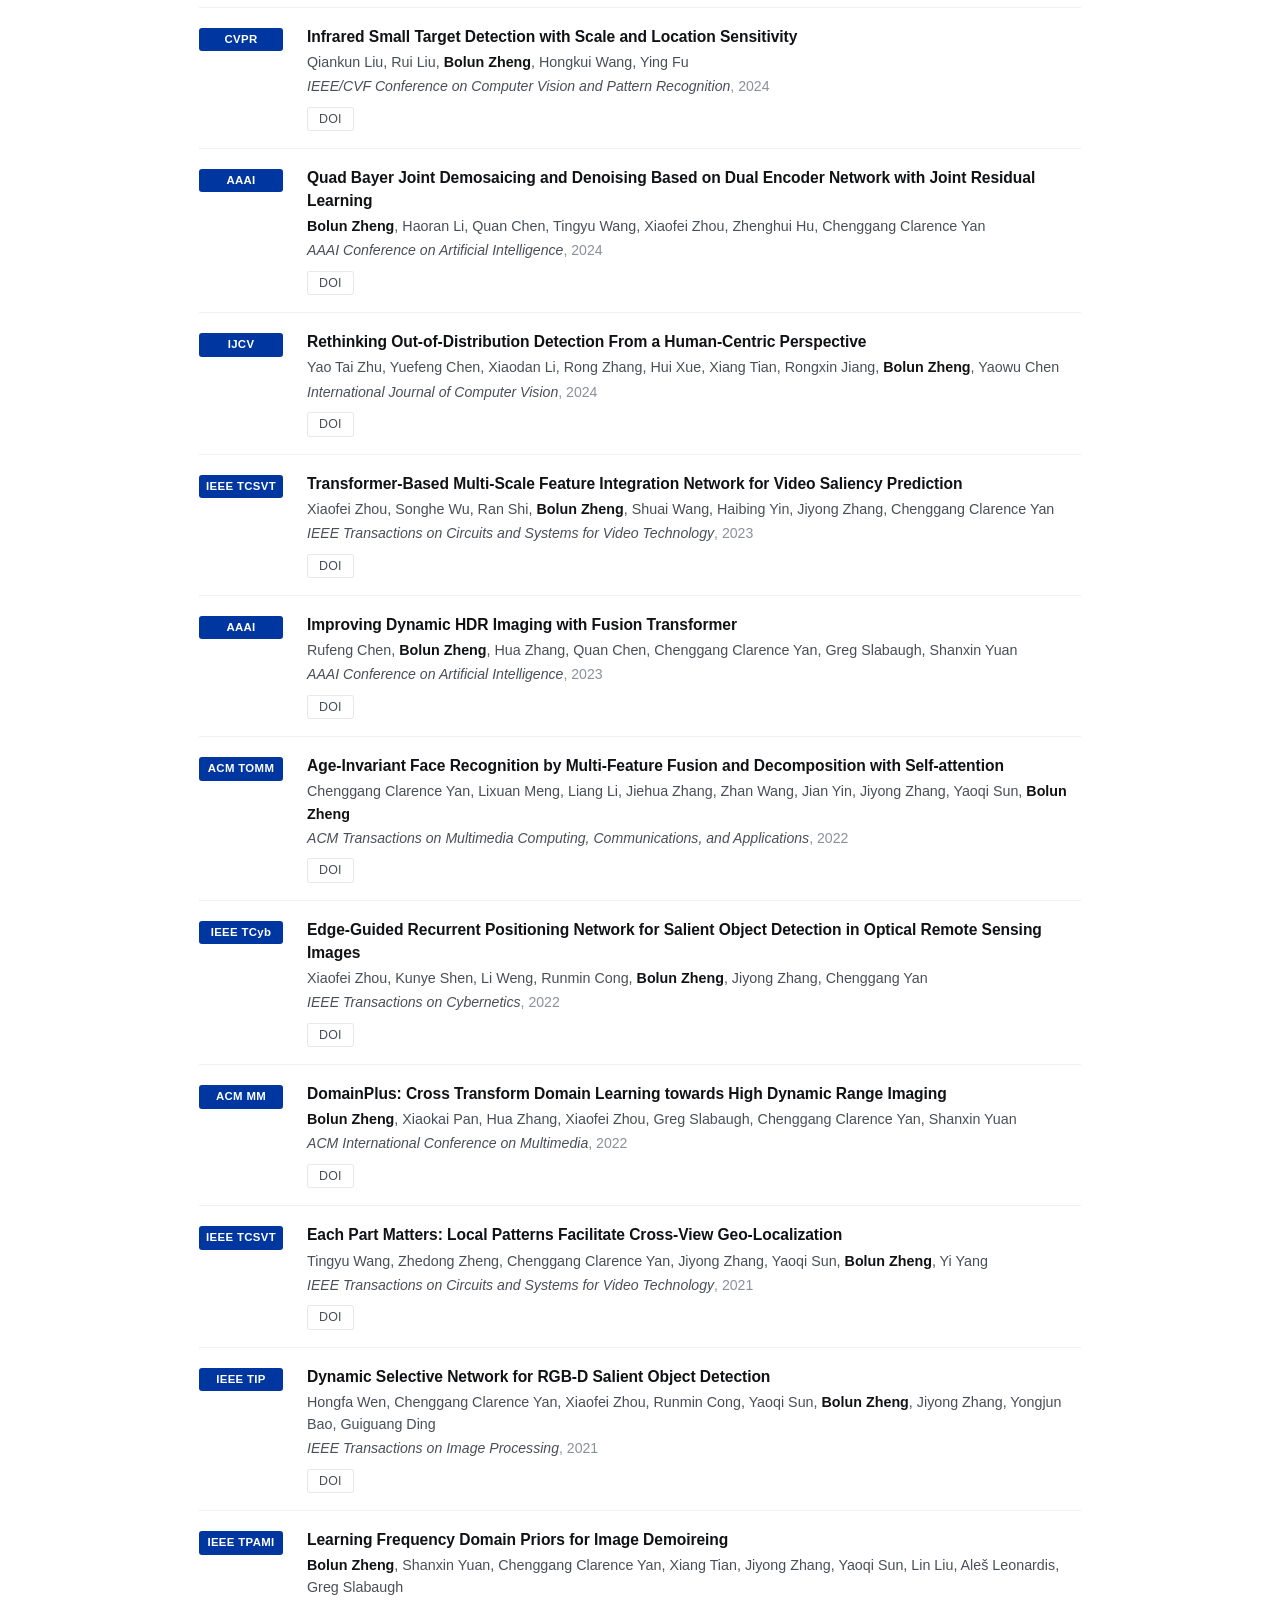
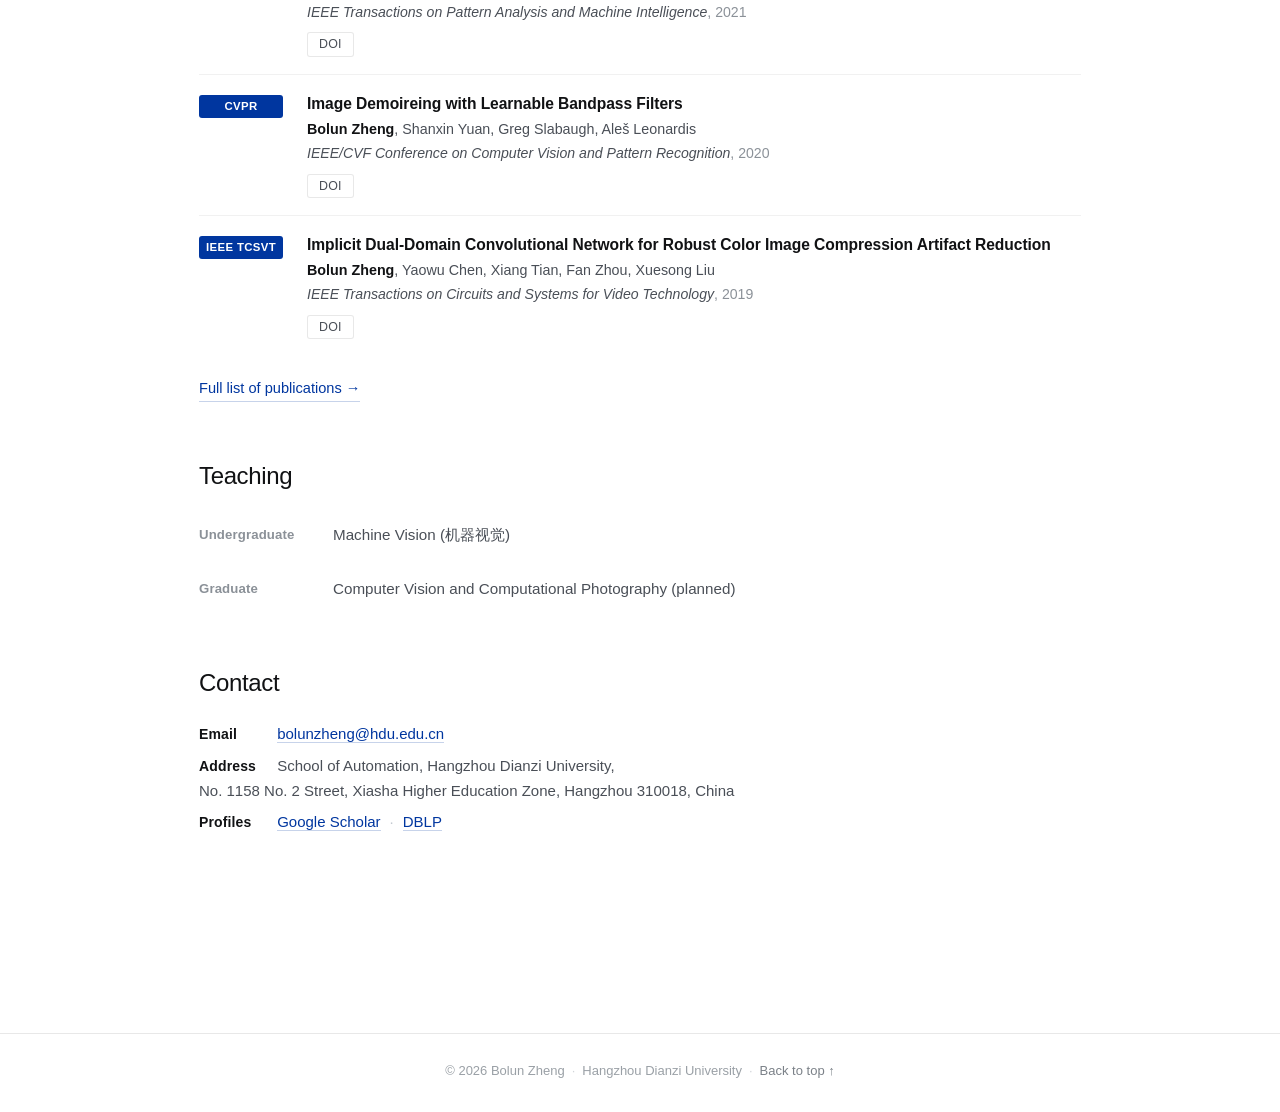
==== commit d5b317a0: "Restore original News wording; fix only grammar and spelling" ====
--- a/index.html
+++ b/index.html
@@ -60,24 +60,24 @@
     <h2>News</h2>
     <table class="news-table">
       <tr>
-        <th scope="row">Sep 2026</th>
-        <td>One paper accepted by <strong>IEEE TIP</strong>.</td>
+        <th scope="row">Sep, 2026</th>
+        <td>One paper is accepted by <strong>IEEE Transactions on Image Processing (TIP)</strong>.</td>
       </tr>
       <tr>
-        <th scope="row">Aug 2026</th>
-        <td>Two papers accepted by <strong>ACM Multimedia 2026</strong>.</td>
+        <th scope="row">Aug, 2026</th>
+        <td>Two papers are accepted by <strong>ACM Multimedia (ACMMM) 2026</strong>.</td>
       </tr>
       <tr>
-        <th scope="row">Jul 2026</th>
-        <td>One paper accepted by <strong>IEEE TGRS</strong>.</td>
+        <th scope="row">Jul, 2026</th>
+        <td>One paper is accepted by <strong>IEEE Transactions on Geoscience and Remote Sensing (TGRS)</strong>.</td>
       </tr>
       <tr>
-        <th scope="row">Jun 2026</th>
-        <td>One paper accepted by <strong>IEEE TCSVT</strong>.</td>
+        <th scope="row">Jun, 2026</th>
+        <td>One paper is accepted by <strong>IEEE Transactions on Circuits and Systems for Video Technology (TCSVT)</strong>.</td>
       </tr>
       <tr>
-        <th scope="row">May 2026</th>
-        <td>One paper accepted by <strong>Pattern Recognition</strong>.</td>
+        <th scope="row">May, 2026</th>
+        <td>One paper is accepted by <strong>Pattern Recognition (PR)</strong>.</td>
       </tr>
     </table>
   </section>
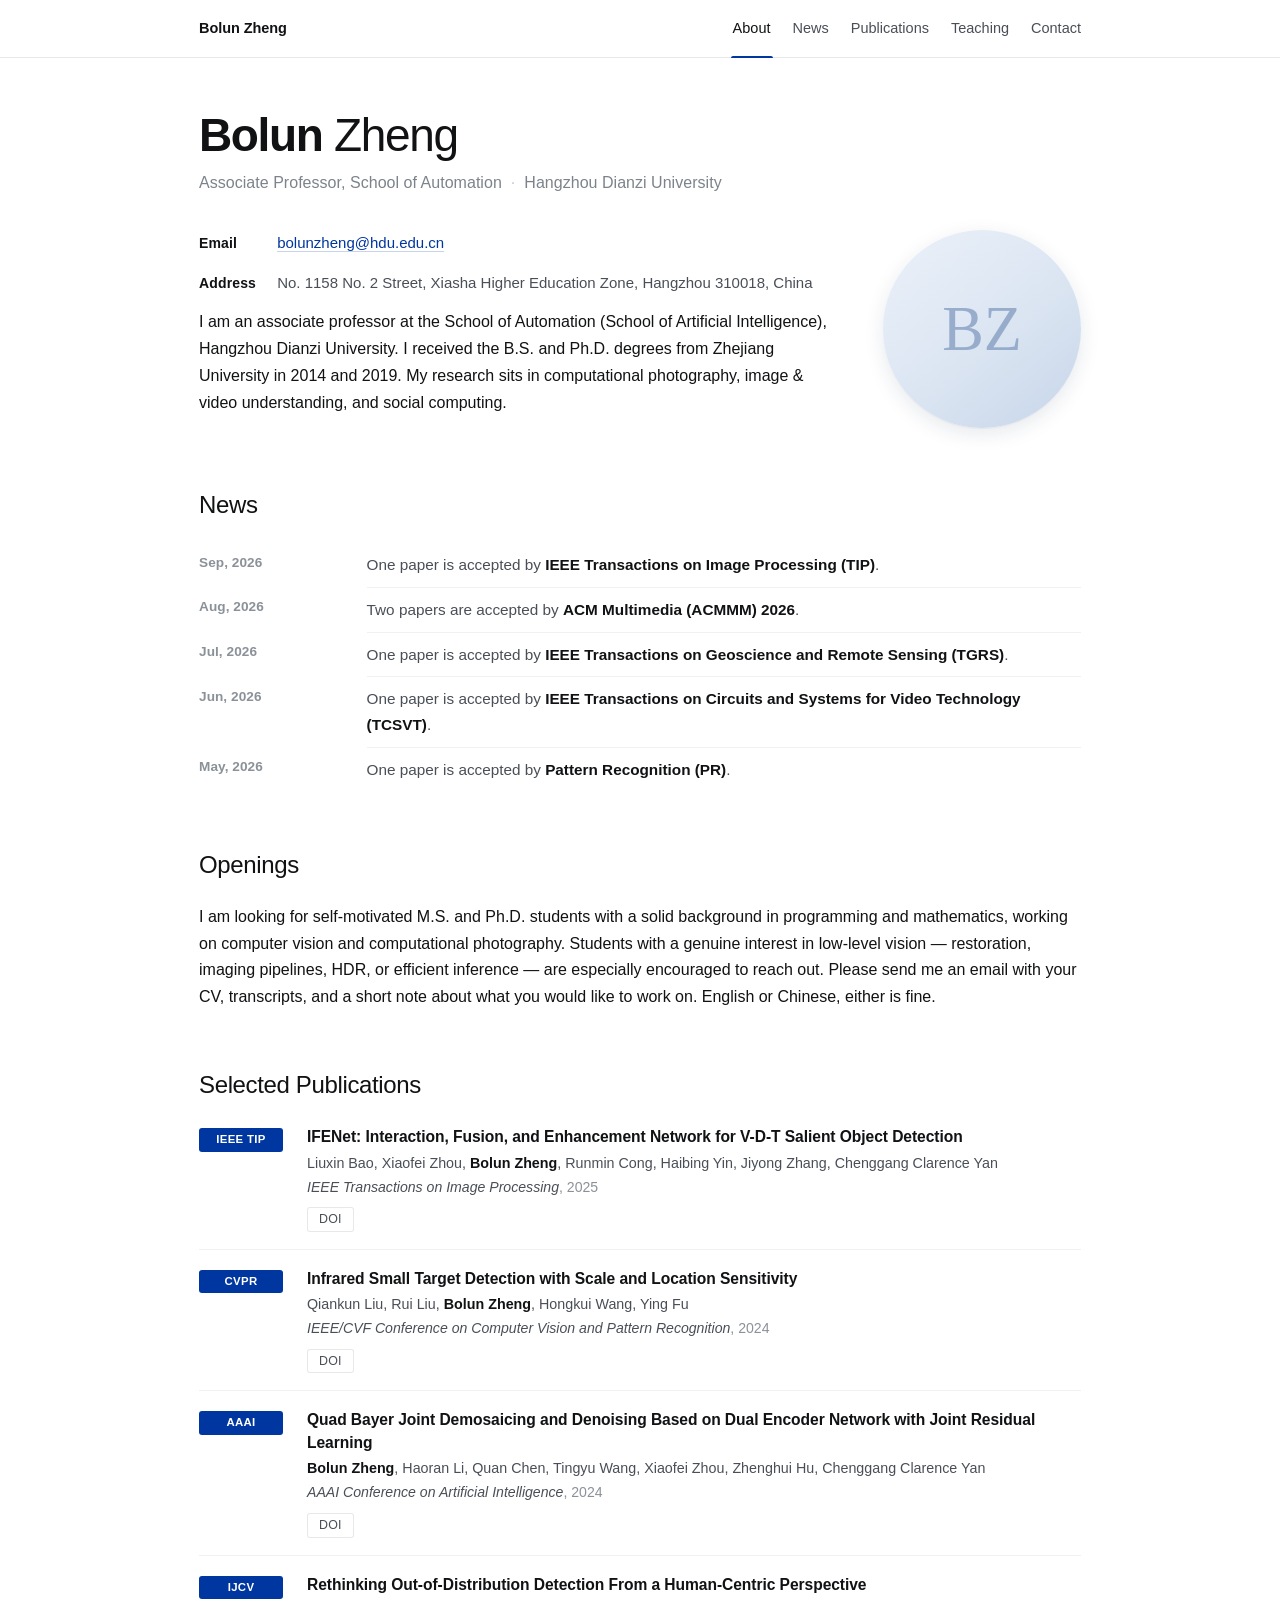
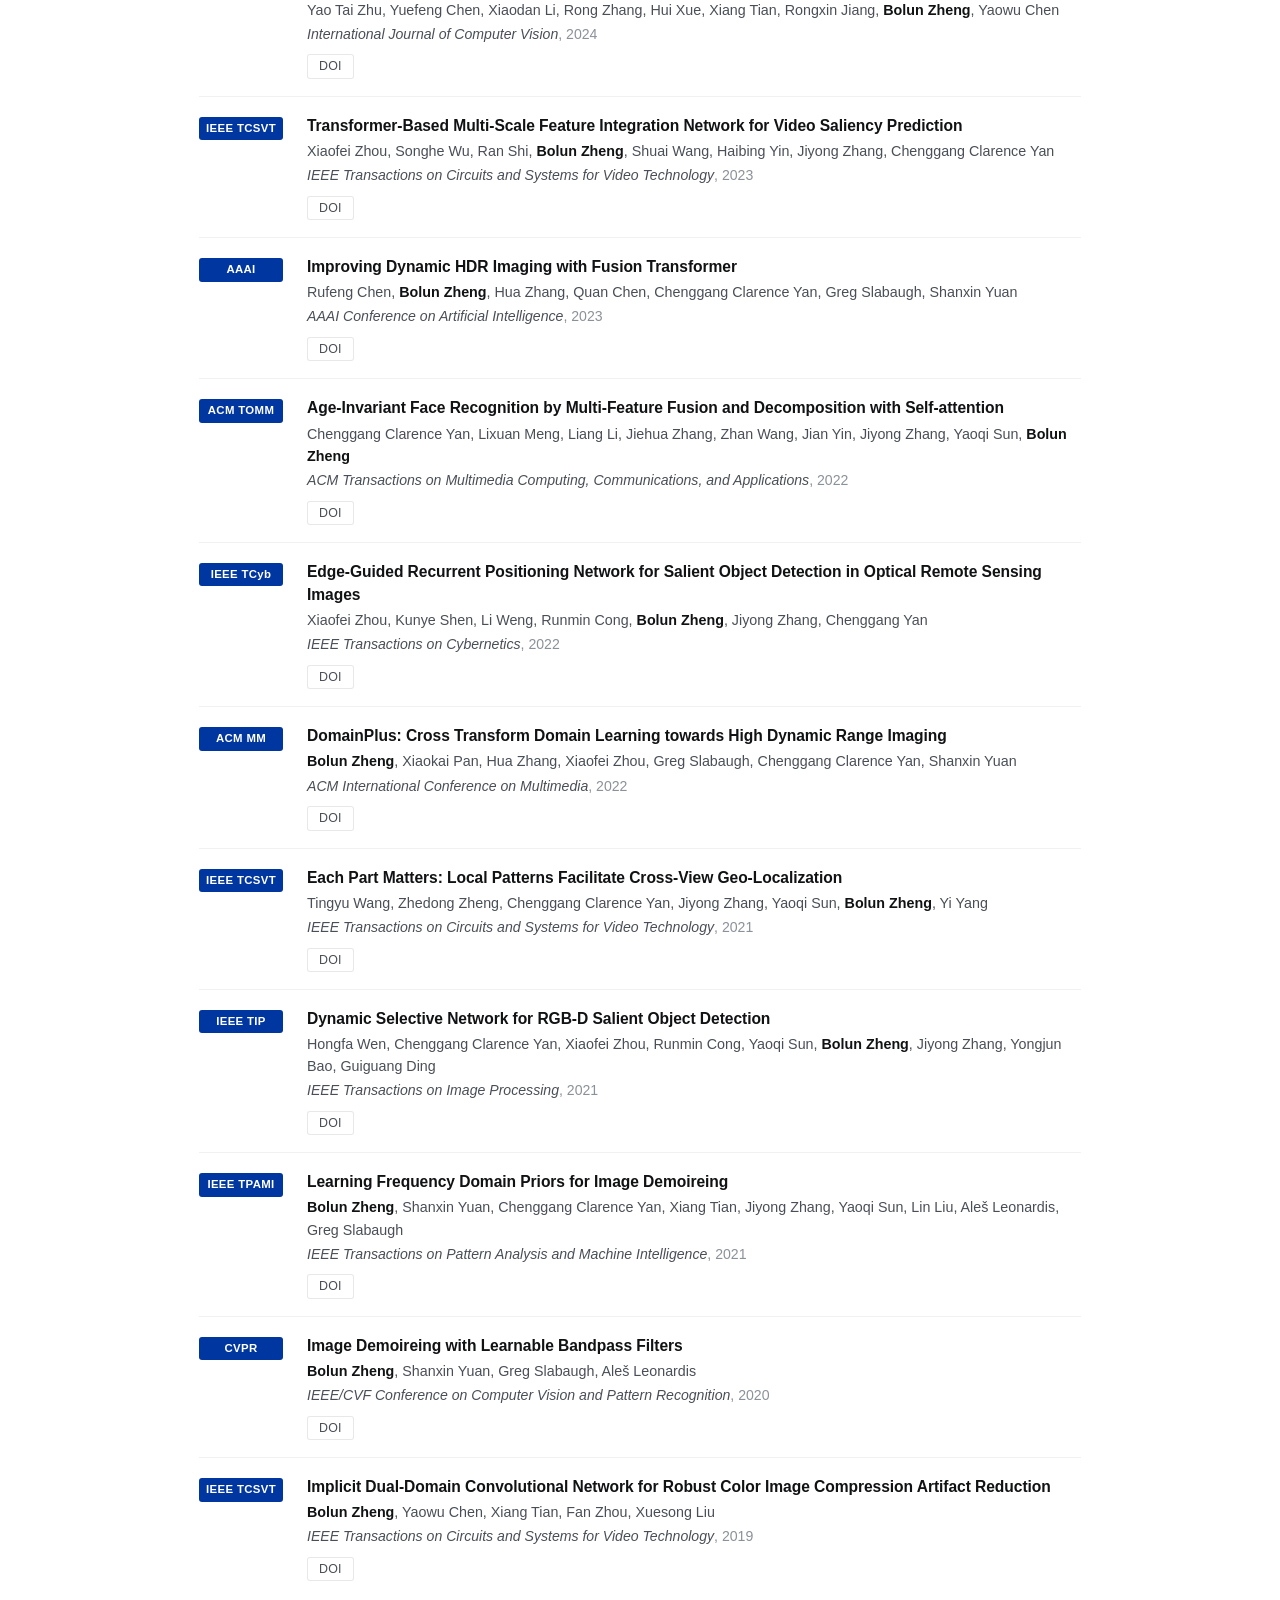
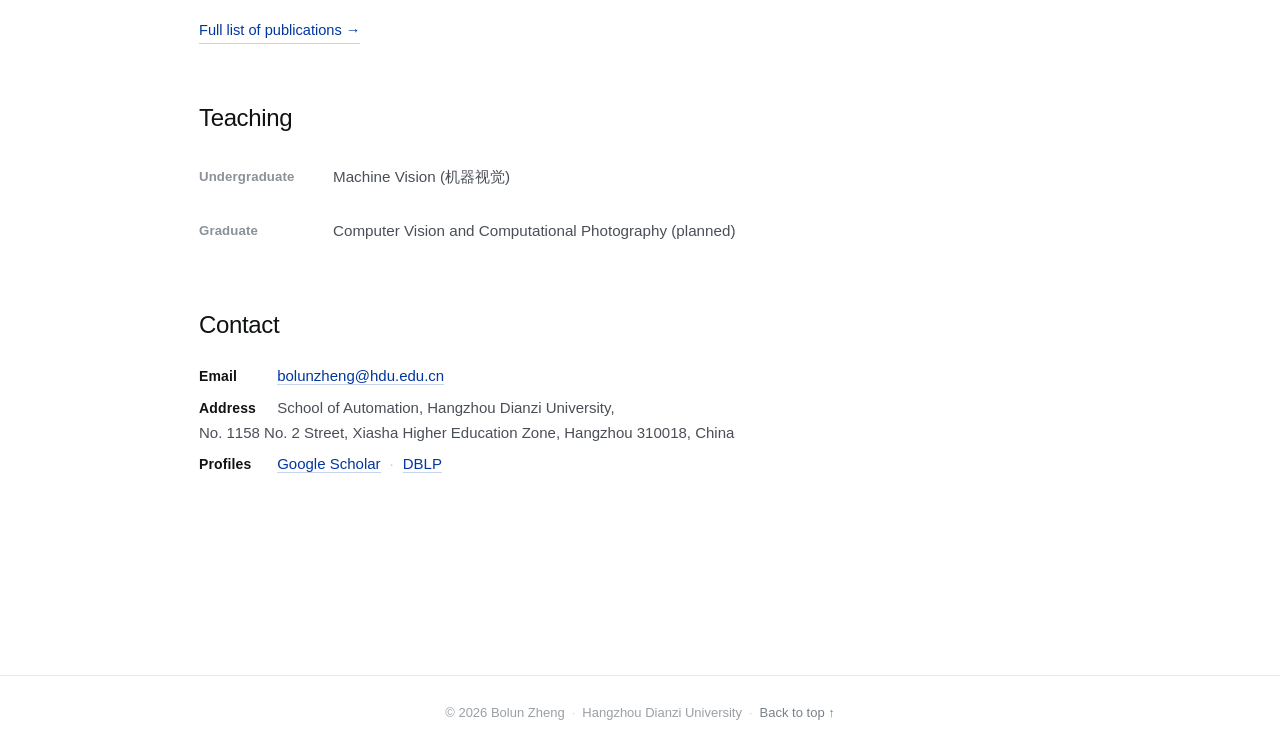
==== commit a8dce1ee: "Remove Research section and its nav entry" ====
--- a/index.html
+++ b/index.html
@@ -17,7 +17,6 @@
     <ul class="nav-links">
       <li><a href="#about" class="is-active">About</a></li>
       <li><a href="#news">News</a></li>
-      <li><a href="#research">Research</a></li>
       <li><a href="publications.html">Publications</a></li>
       <li><a href="#teaching">Teaching</a></li>
       <li><a href="#contact">Contact</a></li>
@@ -94,43 +93,6 @@
     </p>
   </section>
 
-  <!-- ======================= research ======================= -->
-  <section id="research">
-    <h2>Research</h2>
-    <div class="areas">
-      <div class="area">
-        <h3>Computational Photography &amp; HDR</h3>
-        <p>
-          HDR video reconstruction from limited or alternating exposures, dual-camera acquisition for
-          temporally stable HDR, single-image HDR rendering, Quad-Bayer demosaicing, and frequency-domain
-          image demoiréing.
-        </p>
-      </div>
-      <div class="area">
-        <h3>Image &amp; Video Restoration</h3>
-        <p>
-          Low-light enhancement, compression artifact reduction for JPEG and HEVC, super-resolution and
-          deblurring, with attention to how these models behave under real-world noise and on
-          resource-constrained hardware.
-        </p>
-      </div>
-      <div class="area">
-        <h3>Dense Prediction &amp; Perception</h3>
-        <p>
-          Salient object detection across RGB-D, video, remote sensing and adverse-weather settings;
-          infrared small target detection; UAV-view geo-localization and cross-view matching.
-        </p>
-      </div>
-      <div class="area">
-        <h3>Reliable &amp; Multimodal Vision</h3>
-        <p>
-          Out-of-distribution detection, adversarial transferability, vision–language alignment for
-          multimodal large models, and perceptual quality assessment of restored content.
-        </p>
-      </div>
-    </div>
-  </section>
-
   <!-- ======================= publications ======================= -->
   <section id="publications">
     <h2><a href="publications.html">Selected Publications</a></h2>
--- a/assets/css/style.css
+++ b/assets/css/style.css
@@ -258,24 +258,6 @@
 }
 .news-table td strong { color: var(--ink); font-weight: 600; }
 
-/* ------------------------------ research ------------------------------ */
-
-.areas {
-  display: grid;
-  grid-template-columns: 1fr 1fr;
-  gap: 22px 40px;
-}
-.area h3 {
-  font-size: 15.5px;
-  margin-bottom: 3px;
-}
-.area p {
-  font-size: 14.6px;
-  line-height: 1.62;
-  color: var(--ink-2);
-  margin: 0;
-}
-
 /* ------------------------------ publications ------------------------------ */
 
 ol.bib {
@@ -479,7 +461,6 @@
   .about { grid-template-columns: 1fr; gap: 26px; }
   .portrait { order: -1; width: 132px; }
 
-  .areas { grid-template-columns: 1fr; gap: 18px; }
 
   li.pub { grid-template-columns: 72px minmax(0, 1fr); gap: 0 16px; }
   .venue-badge { font-size: 10.6px; }
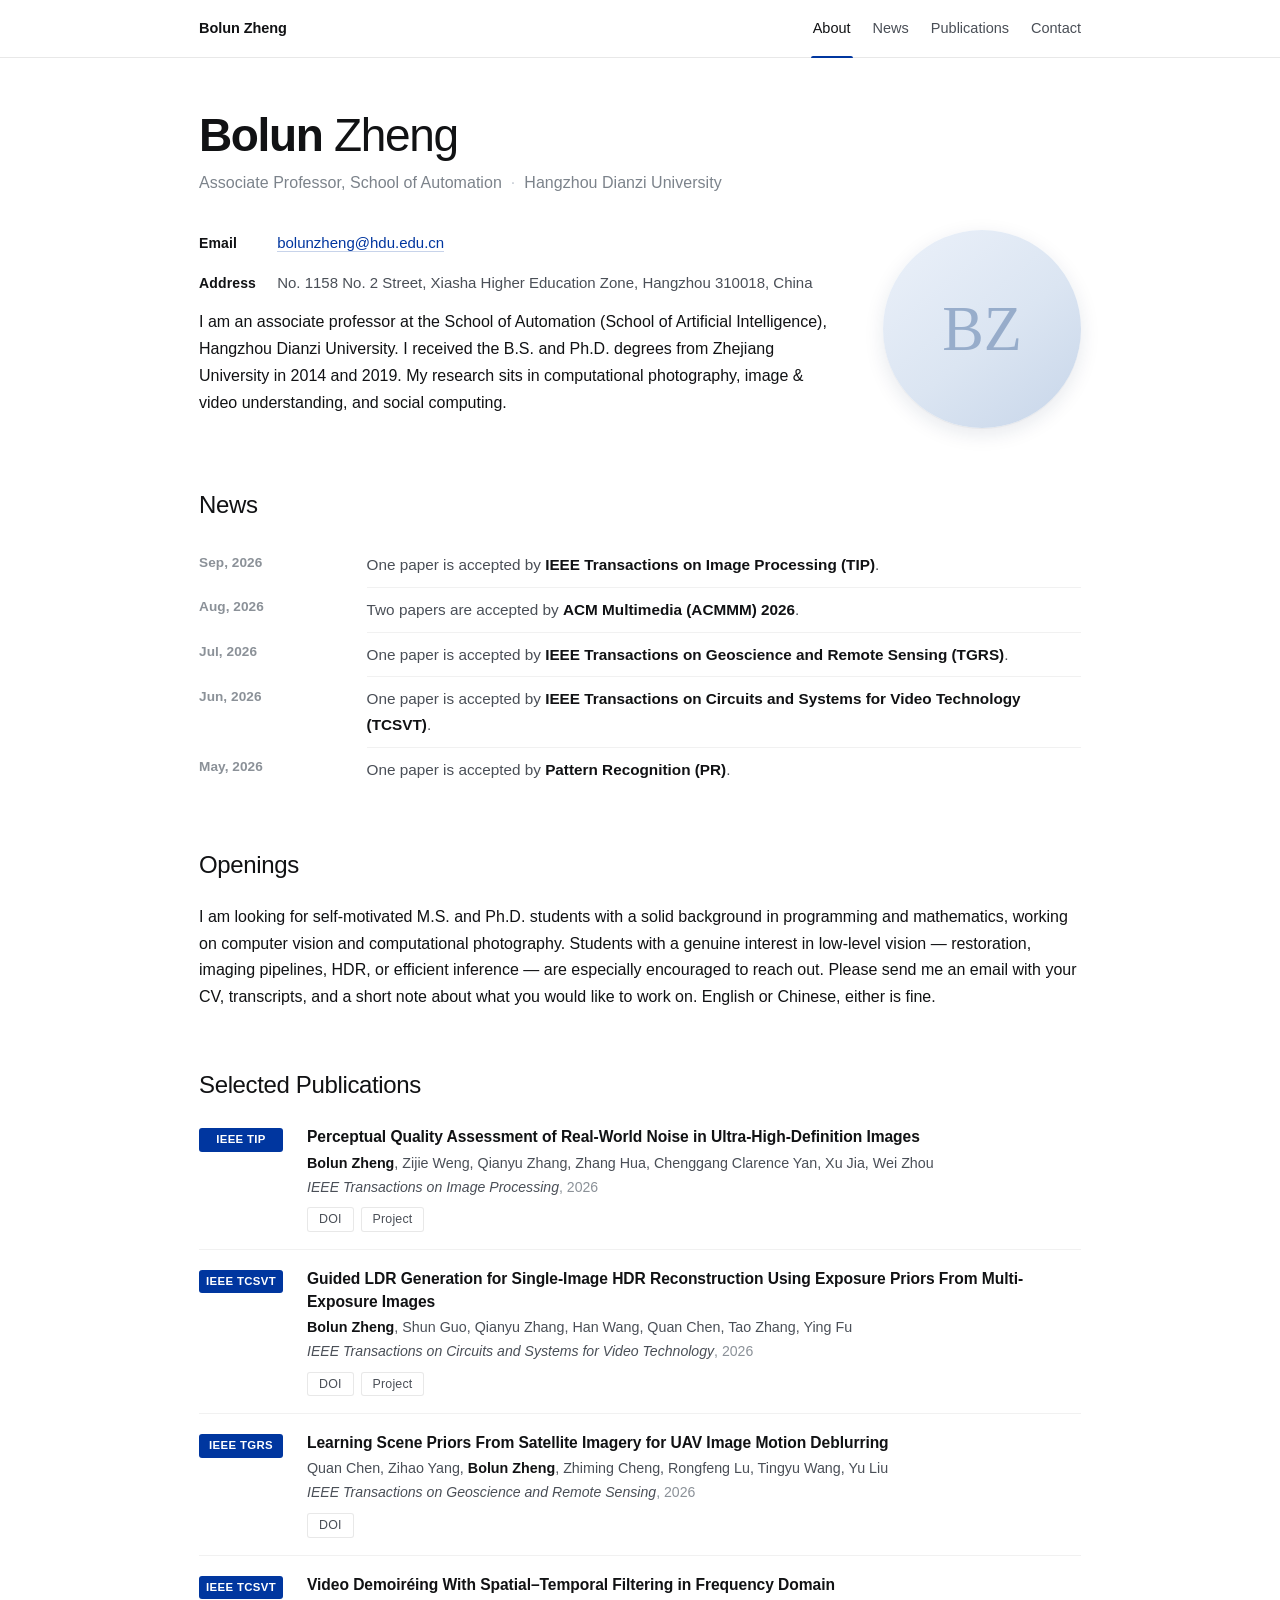
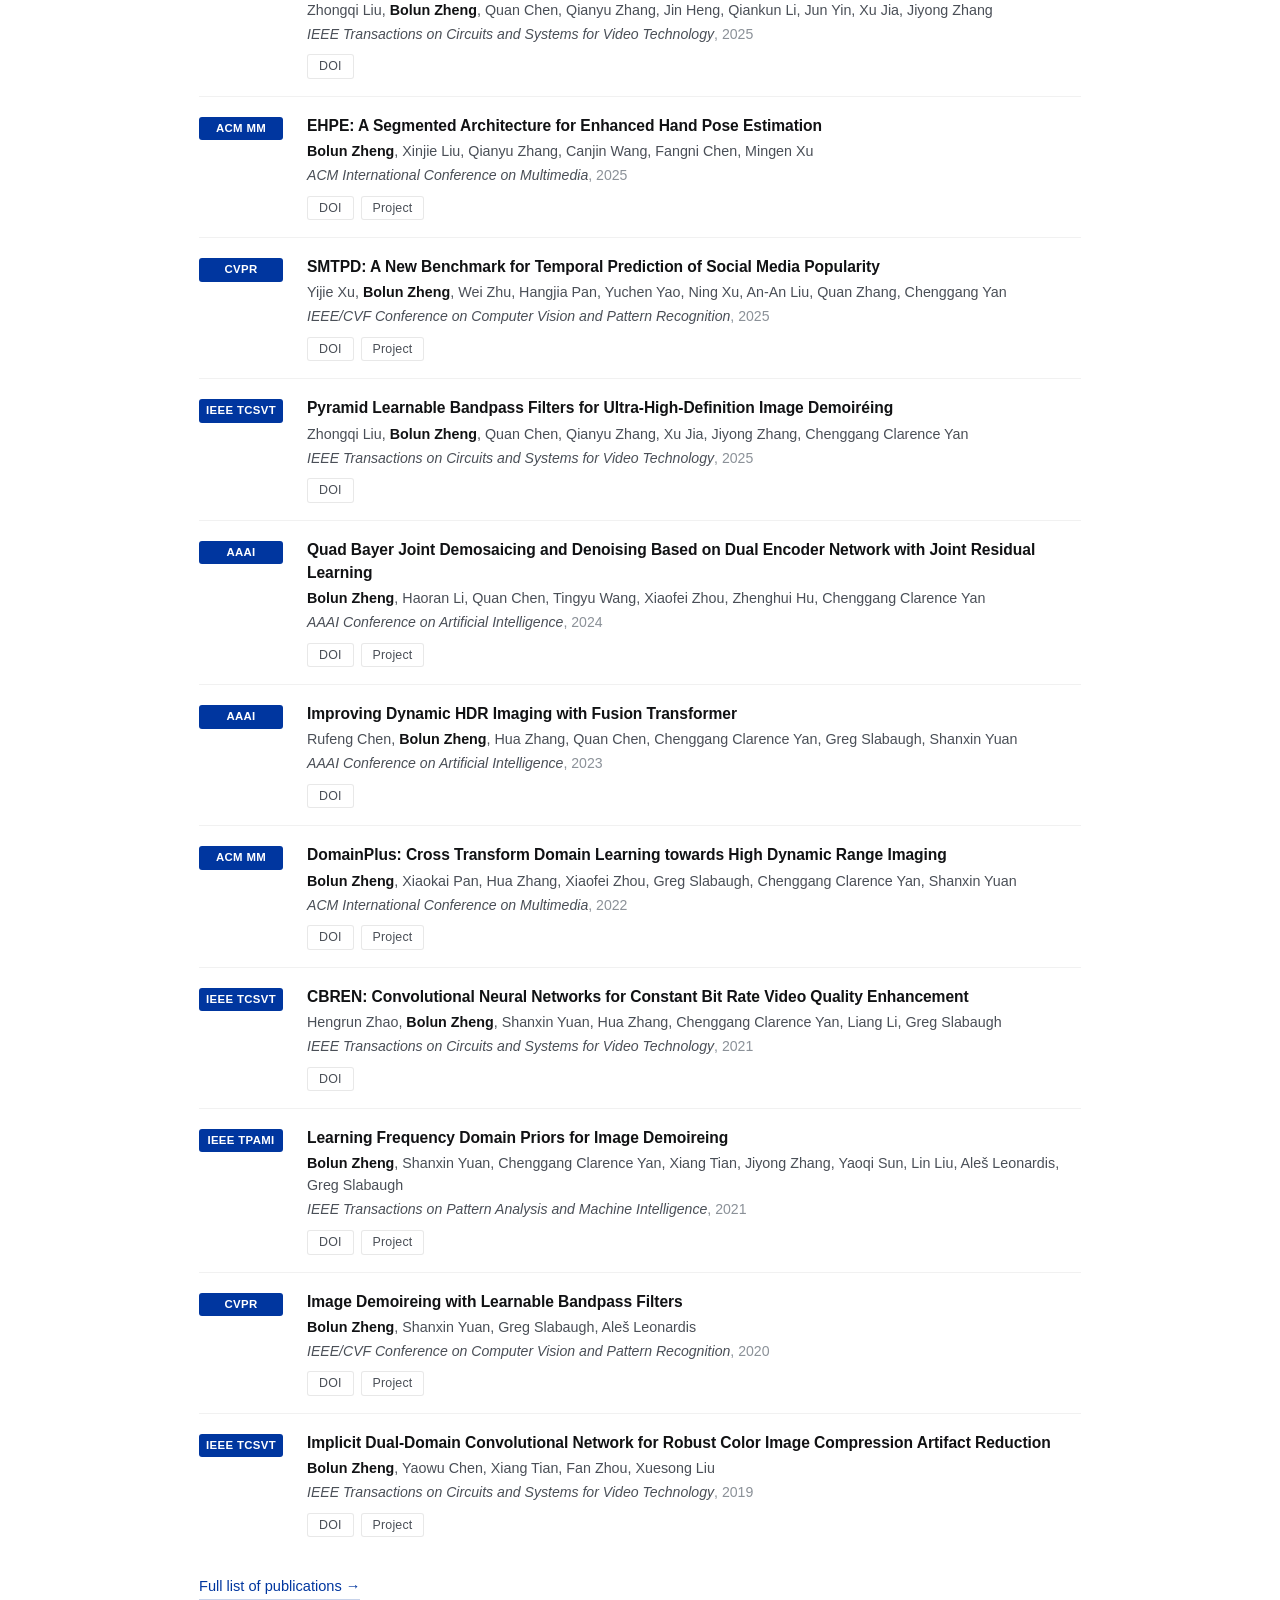
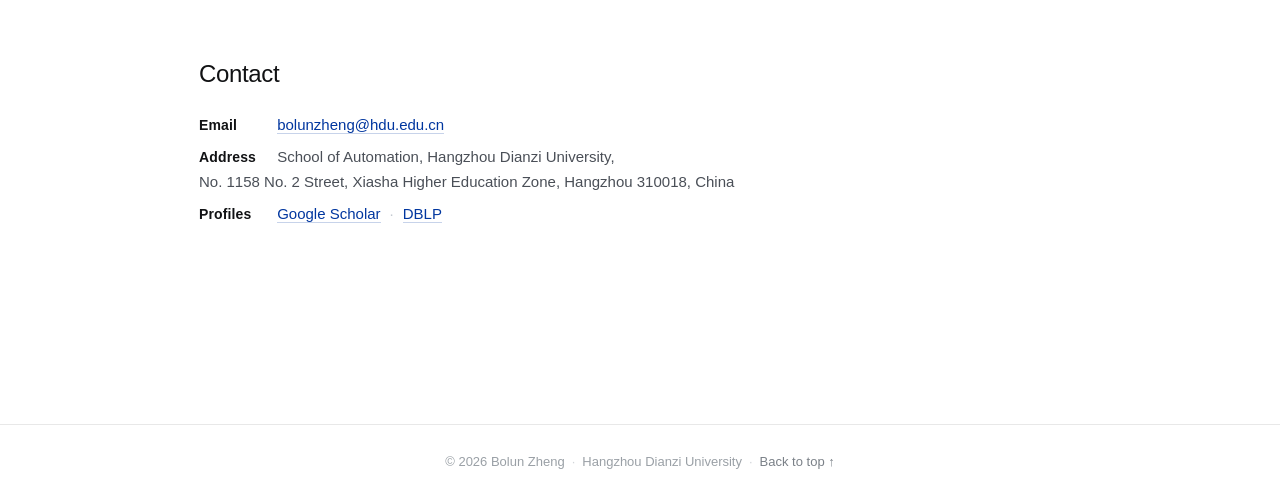
==== commit 4c9a9312: "Remove Teaching section" ====
--- a/index.html
+++ b/index.html
@@ -18,7 +18,6 @@
       <li><a href="#about" class="is-active">About</a></li>
       <li><a href="#news">News</a></li>
       <li><a href="publications.html">Publications</a></li>
-      <li><a href="#teaching">Teaching</a></li>
       <li><a href="#contact">Contact</a></li>
     </ul>
   </div>
@@ -102,19 +101,6 @@
     <a class="more" href="publications.html">Full list of publications →</a>
   </section>
 
-  <!-- ======================= teaching ======================= -->
-  <section id="teaching">
-    <h2>Teaching</h2>
-    <dl class="course">
-      <dt>Undergraduate</dt>
-      <dd>Machine Vision (机器视觉)</dd>
-    </dl>
-    <dl class="course">
-      <dt>Graduate</dt>
-      <dd>Computer Vision and Computational Photography (planned)</dd>
-    </dl>
-  </section>
-
   <!-- ======================= contact ======================= -->
   <section id="contact">
     <h2>Contact</h2>
--- a/assets/css/style.css
+++ b/assets/css/style.css
@@ -420,24 +420,6 @@
 }
 .year-head:first-of-type { margin-top: 14px; }
 
-/* ------------------------------ simple blocks ------------------------------ */
-
-.course {
-  display: grid;
-  grid-template-columns: 118px 1fr;
-  gap: 16px;
-  padding: 7px 0;
-  font-size: 15.2px;
-}
-.course dt {
-  font-size: 13.2px;
-  color: var(--ink-3);
-  font-weight: 600;
-  letter-spacing: .01em;
-  padding-top: 2px;
-}
-.course dd { margin: 0; color: var(--ink-2); }
-
 /* ------------------------------ footer ------------------------------ */
 
 .site-foot {
@@ -505,7 +487,6 @@
   li.pub { grid-template-columns: 1fr; gap: 7px; padding: 15px 0; }
   .venue-badge { width: auto; display: inline-block; padding: 3px 9px; margin: 0; font-size: 10.8px; }
 
-  .course { grid-template-columns: 1fr; gap: 1px; }
   .portrait { width: 112px; }
 }
 
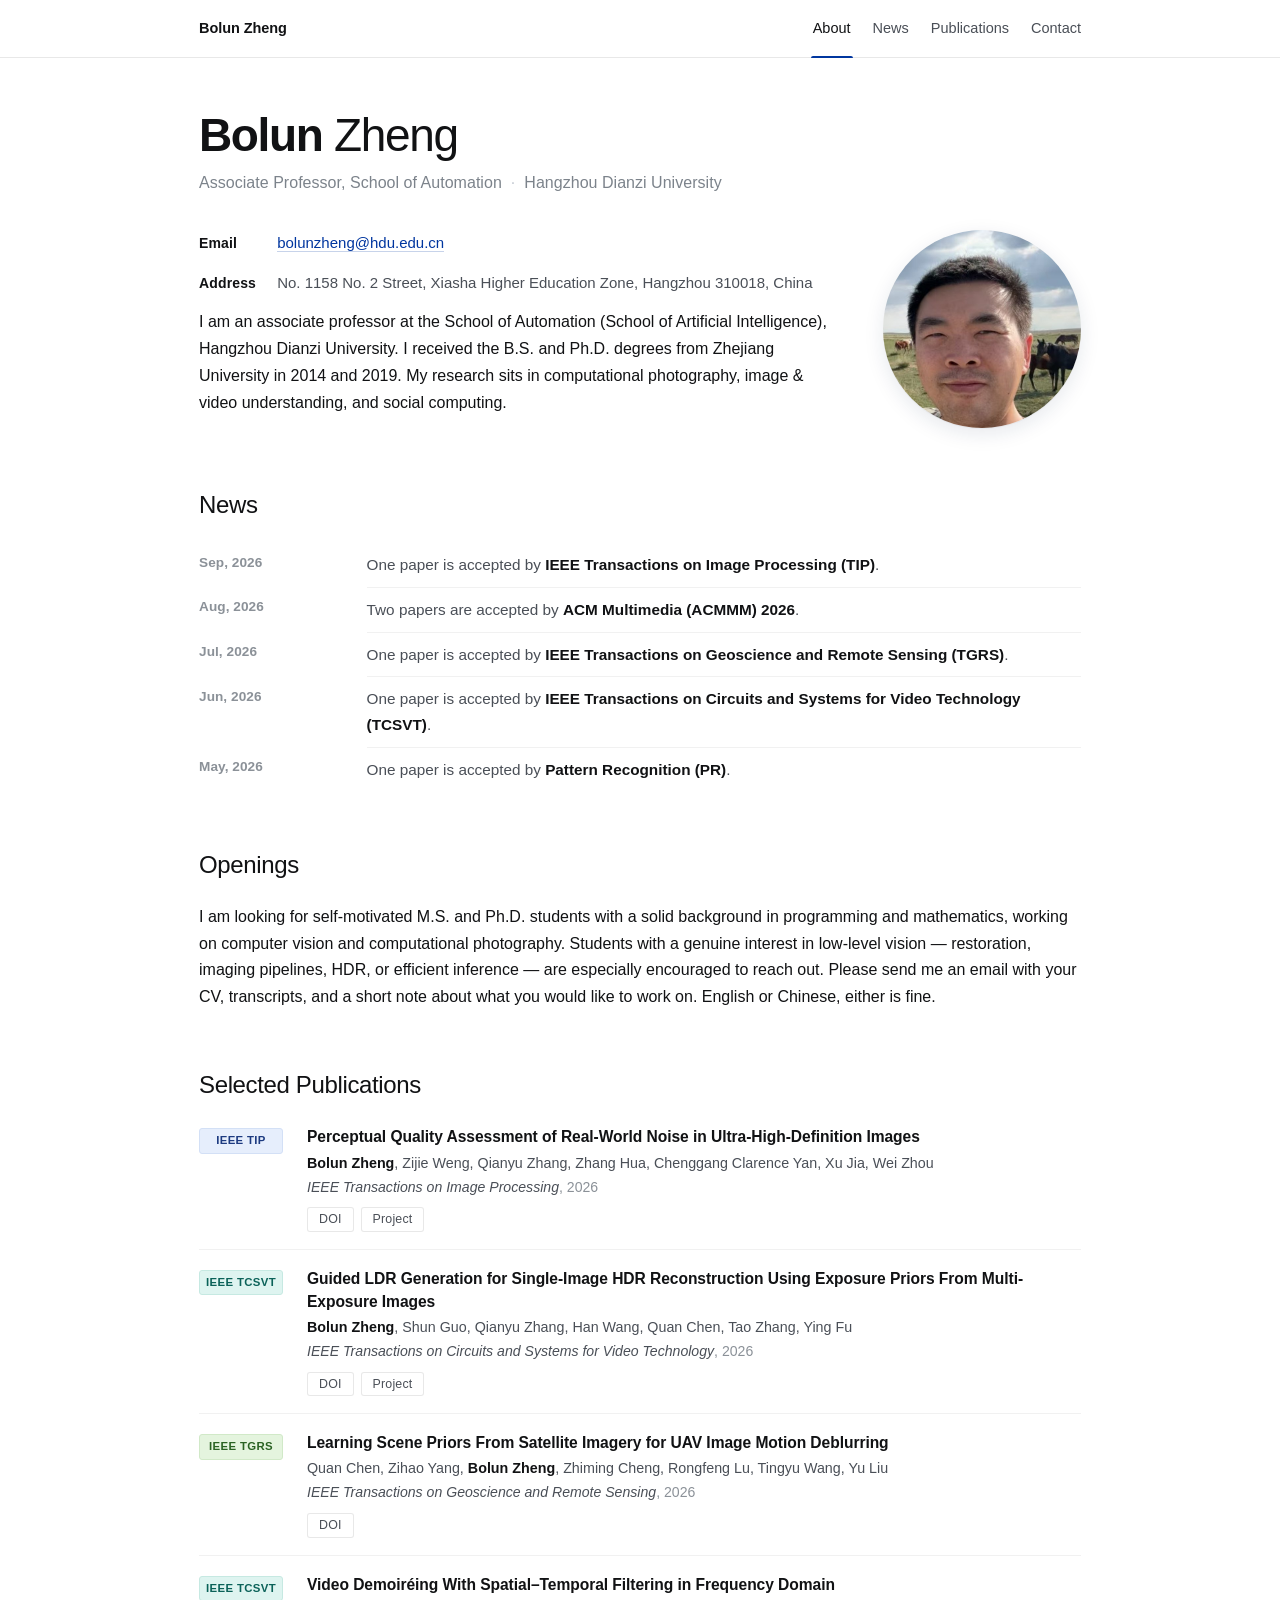
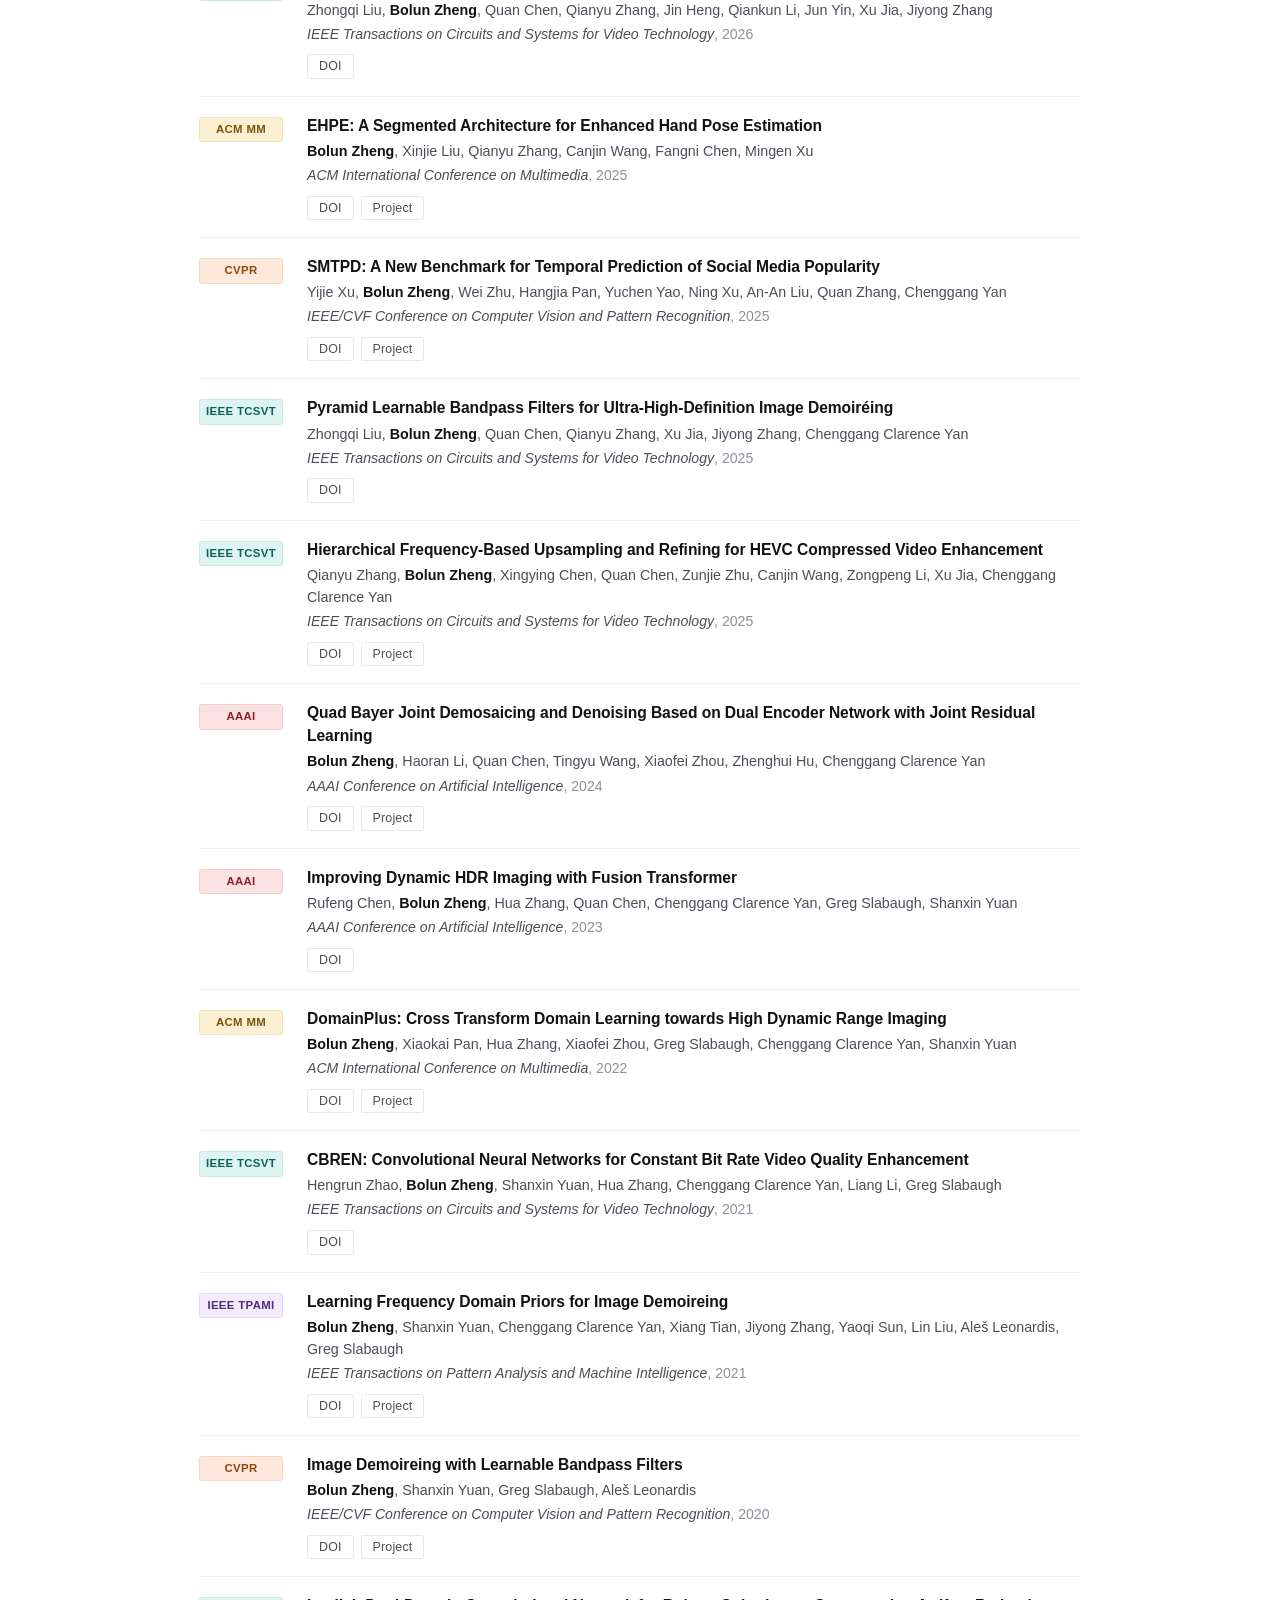
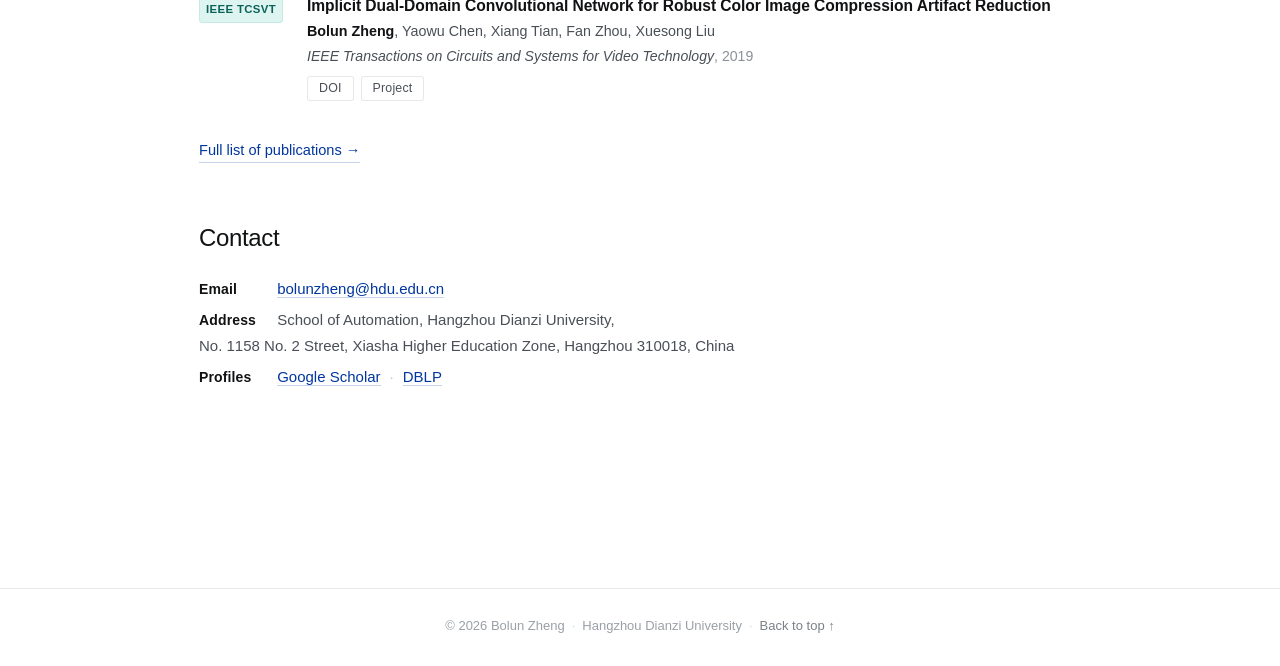
==== commit 5d264911: "Replace placeholder avatar with a real photo; split out a 64px favicon" ====
--- a/index.html
+++ b/index.html
@@ -7,7 +7,7 @@
 <meta name="description" content="Bolun Zheng is an associate professor at Hangzhou Dianzi University working on computational photography, image and video understanding, and social computing.">
 <meta name="author" content="Bolun Zheng">
 <link rel="stylesheet" href="assets/css/style.css">
-<link rel="icon" href="assets/img/avatar.svg">
+<link rel="icon" href="assets/img/avatar-64.png">
 </head>
 <body>
 
@@ -48,7 +48,7 @@
       </div>
 
       <figure class="portrait">
-        <img src="assets/img/avatar.svg" alt="Bolun Zheng">
+        <img src="assets/img/avatar.jpg" alt="Bolun Zheng">
       </figure>
     </div>
   </section>
--- a/assets/css/style.css
+++ b/assets/css/style.css
@@ -287,24 +287,36 @@
   line-height: 1.35;
   padding: 4px 2px;
   border-radius: 3px;
-  background: var(--brand);
-  color: #fff;
-  border-bottom: none;
+  background: var(--bg-soft);
+  color: var(--ink-2);
+  border: 1px solid var(--line);
+  border-bottom: 1px solid var(--line);
   margin-top: 3px;
 }
-a.venue-badge:hover { background: var(--brand-dk); color: #fff; border-bottom: none; }
-.venue-badge.tier2 {
-  background: var(--bg-soft);
-  color: var(--ink-2);
-  border: 1px solid var(--line);
-}
-a.venue-badge.tier2:hover { background: #eceff4; color: var(--ink); }
+/* 同一种淡色底 + 深色字，悬停整体压暗 5%，不改变色相 */
+a.venue-badge:hover { box-shadow: inset 0 0 0 99px rgba(0, 0, 0, .05); border-bottom: 1px solid var(--line); }
+
+/* ---------- 各期刊/会议专属色：同一刊物恒定同色，不同刊物色相拉开 ---------- */
+.venue-badge.vb-tpami { background: #f4ebfd; color: #4d2a86; border-color: #e7d7f7; }
+.venue-badge.vb-tip   { background: #e6eefc; color: #1c3a80; border-color: #d3e0f6; }
+.venue-badge.vb-tcsvt { background: #def4f0; color: #0b6259; border-color: #c6e9e2; }
+.venue-badge.vb-tmm   { background: #dff0f9; color: #115a78; border-color: #c9e3f0; }
+.venue-badge.vb-tcyb  { background: #e9e9fb; color: #33307f; border-color: #d8d8f2; }
+.venue-badge.vb-tifs  { background: #fbe4ee; color: #85264f; border-color: #f3cfe0; }
+.venue-badge.vb-tgrs  { background: #e4f4de; color: #2a6223; border-color: #d1e9c8; }
+.venue-badge.vb-ijcv  { background: #f3f2d9; color: #5c5c14; border-color: #e7e5c2; }
+.venue-badge.vb-cvpr  { background: #fde9db; color: #91430c; border-color: #f7d8c1; }
+.venue-badge.vb-aaai  { background: #fbe2e2; color: #8d2027; border-color: #f3cdcd; }
+.venue-badge.vb-acmmm { background: #fbf0d4; color: #7d5306; border-color: #f2e2b9; }
+.venue-badge.vb-tci   { background: #eceff4; color: #414b58; border-color: #dde2ea; }
+.venue-badge.vb-tomm  { background: #fbe6f7; color: #7d2771; border-color: #f2cfe9; }
+
 .venue-badge.pre {
   background: var(--warm-tint);
   color: var(--warm);
   border: 1px solid #f0e0c8;
 }
-a.venue-badge.pre:hover { background: #fbeed9; color: var(--warm); }
+a.venue-badge.pre:hover { background: #fbeed9; box-shadow: none; }
 
 .pub .title {
   font-size: 15.6px;
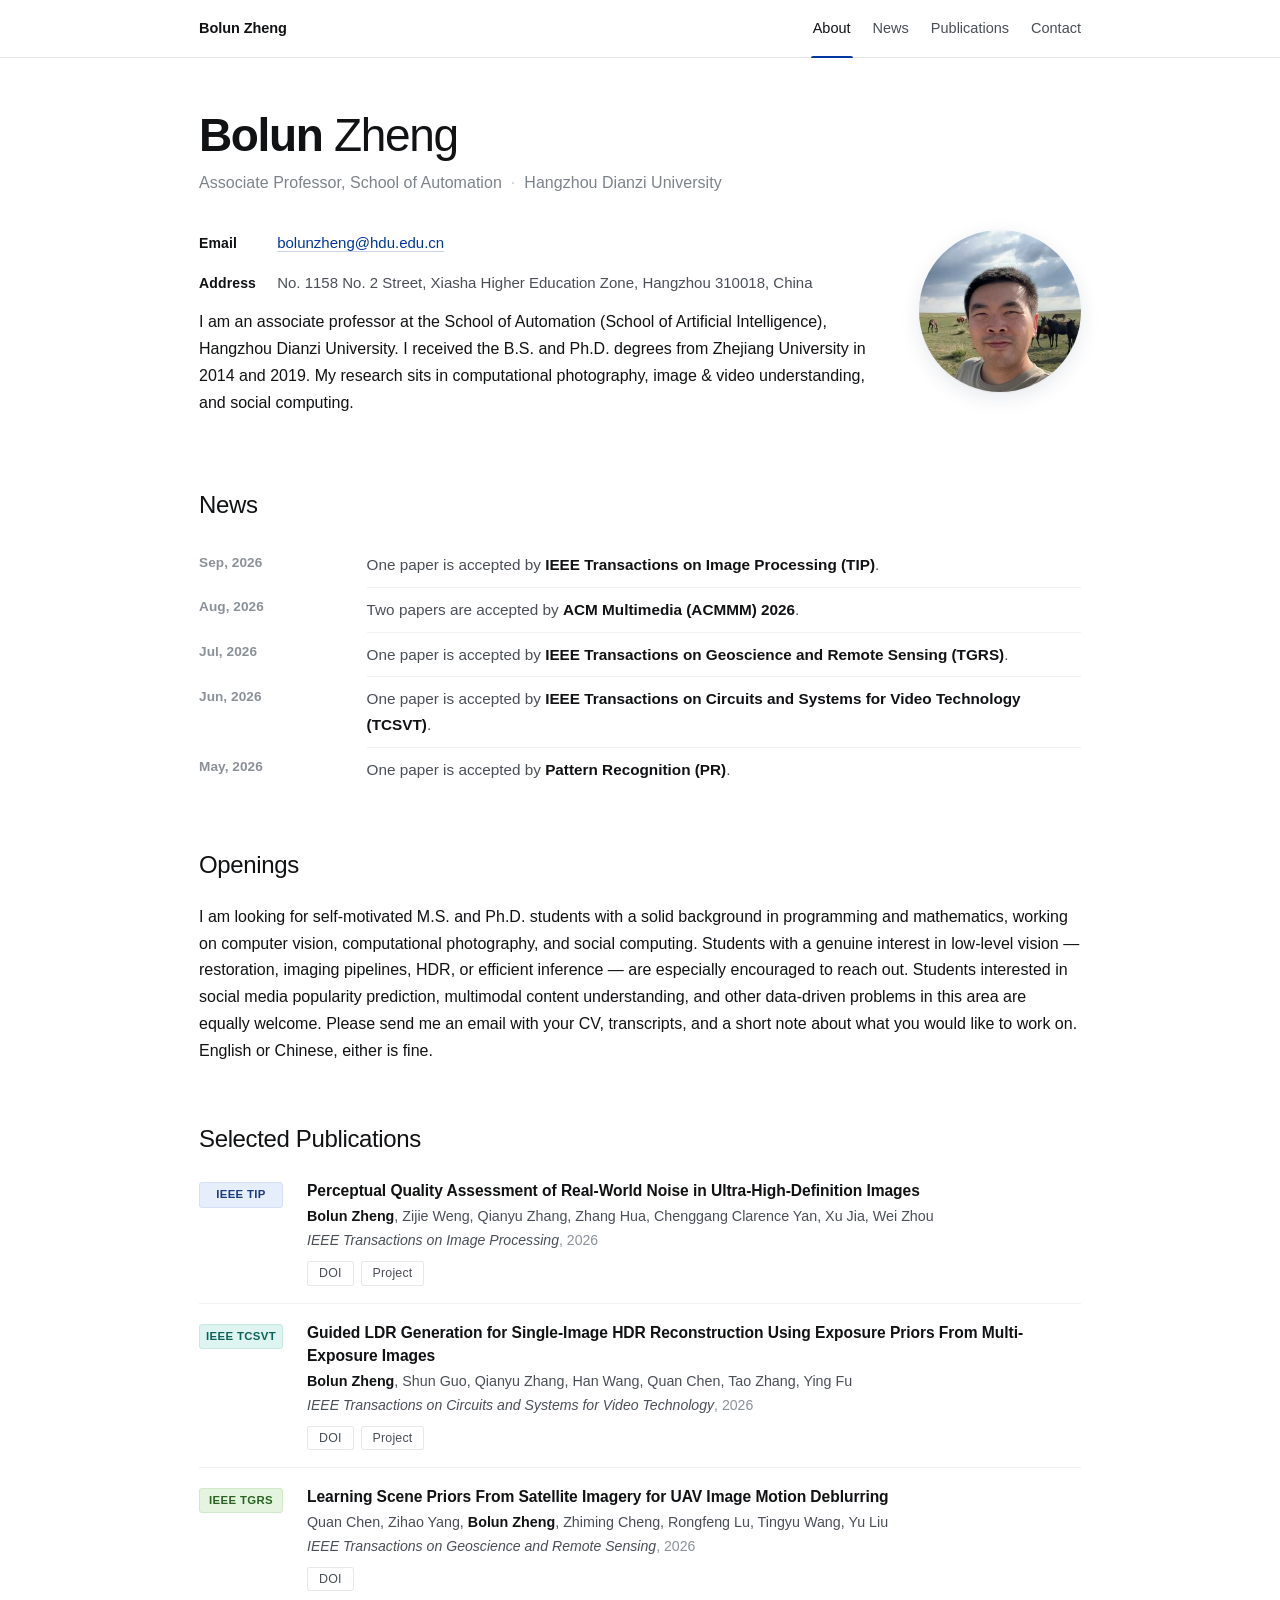
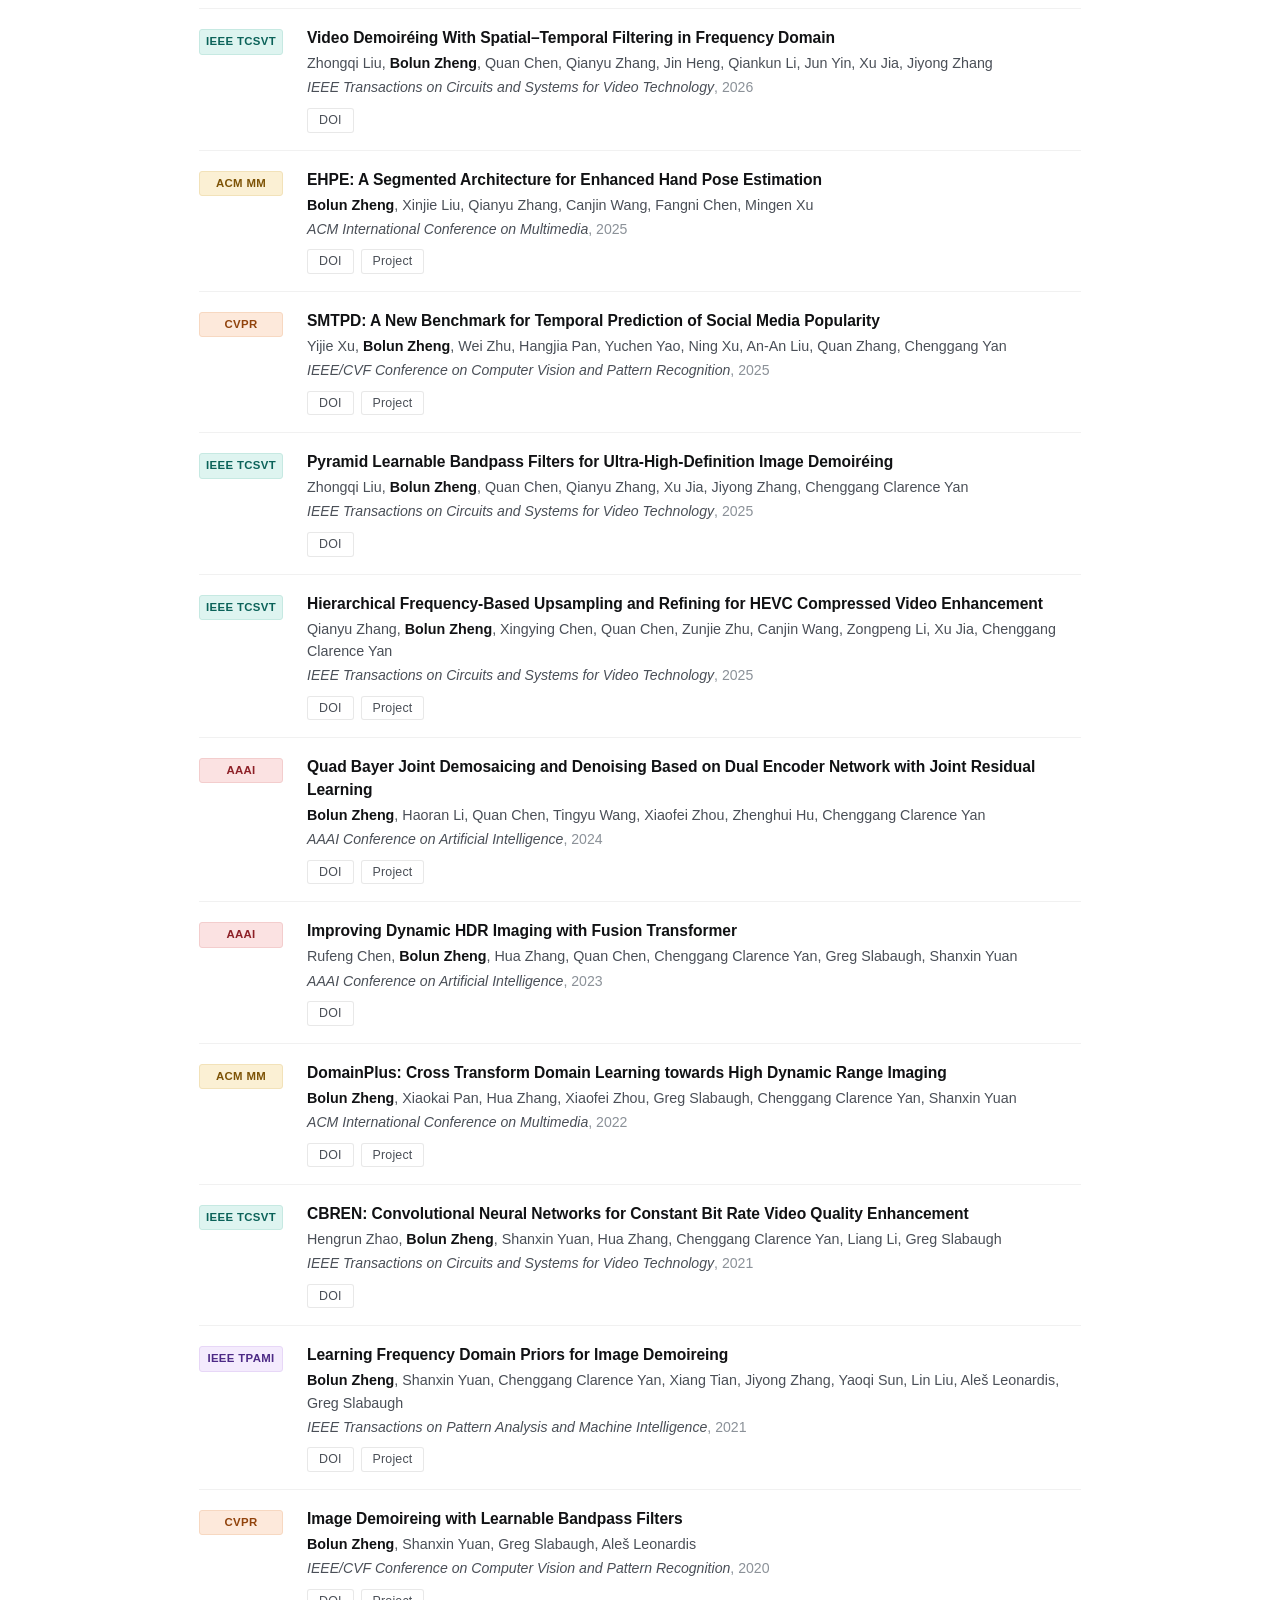
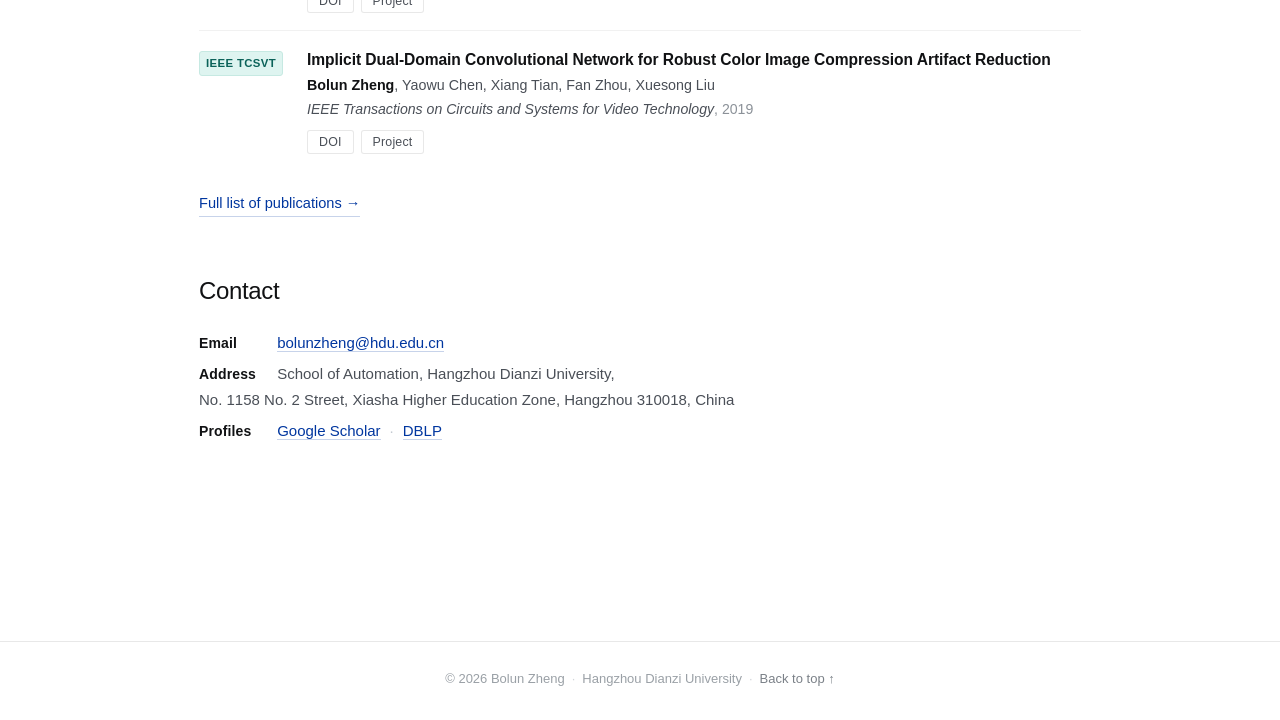
==== commit 2f22e2e1: "Mention social computing directions in Openings" ====
--- a/index.html
+++ b/index.html
@@ -85,10 +85,12 @@
     <h2>Openings</h2>
     <p>
       I am looking for self-motivated M.S. and Ph.D. students with a solid background in programming and
-      mathematics, working on computer vision and computational photography. Students with a genuine
-      interest in low-level vision — restoration, imaging pipelines, HDR, or efficient inference — are
-      especially encouraged to reach out. Please send me an email with your CV, transcripts, and a short
-      note about what you would like to work on. English or Chinese, either is fine.
+      mathematics, working on computer vision, computational photography, and social computing. Students
+      with a genuine interest in low-level vision — restoration, imaging pipelines, HDR, or efficient
+      inference — are especially encouraged to reach out. Students interested in social media popularity
+      prediction, multimodal content understanding, and other data-driven problems in this area are
+      equally welcome. Please send me an email with your CV, transcripts, and a short note about what you
+      would like to work on. English or Chinese, either is fine.
     </p>
   </section>
 
--- a/assets/css/style.css
+++ b/assets/css/style.css
@@ -197,7 +197,7 @@
 
 .about {
   display: grid;
-  grid-template-columns: minmax(0, 1fr) 198px;
+  grid-template-columns: minmax(0, 1fr) 162px;
   gap: 46px;
   align-items: start;
 }
@@ -453,7 +453,7 @@
   .nav-inner { padding: 0 20px; }
 
   .about { grid-template-columns: 1fr; gap: 26px; }
-  .portrait { order: -1; width: 132px; }
+  .portrait { order: -1; width: 120px; }
 
 
   li.pub { grid-template-columns: 72px minmax(0, 1fr); gap: 0 16px; }
@@ -499,7 +499,7 @@
   li.pub { grid-template-columns: 1fr; gap: 7px; padding: 15px 0; }
   .venue-badge { width: auto; display: inline-block; padding: 3px 9px; margin: 0; font-size: 10.8px; }
 
-  .portrait { width: 112px; }
+  .portrait { width: 100px; }
 }
 
 @media print {
